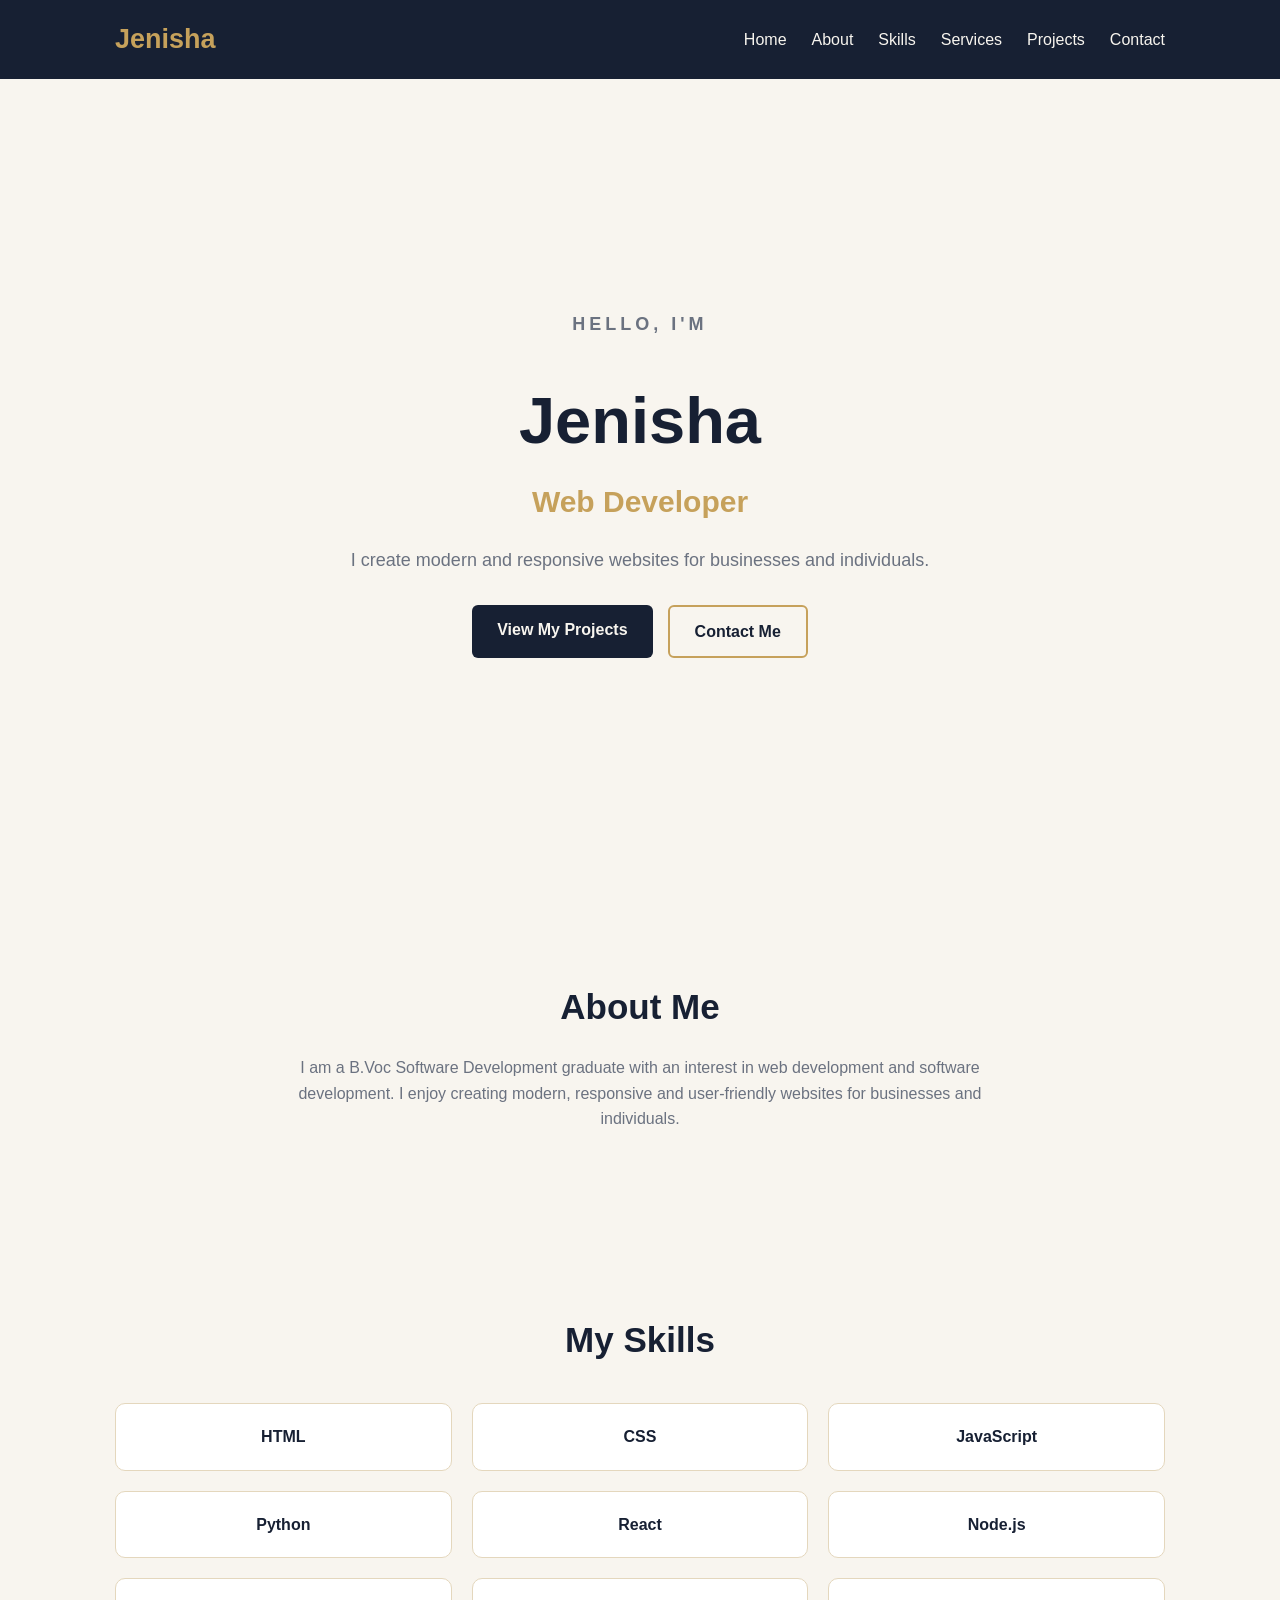
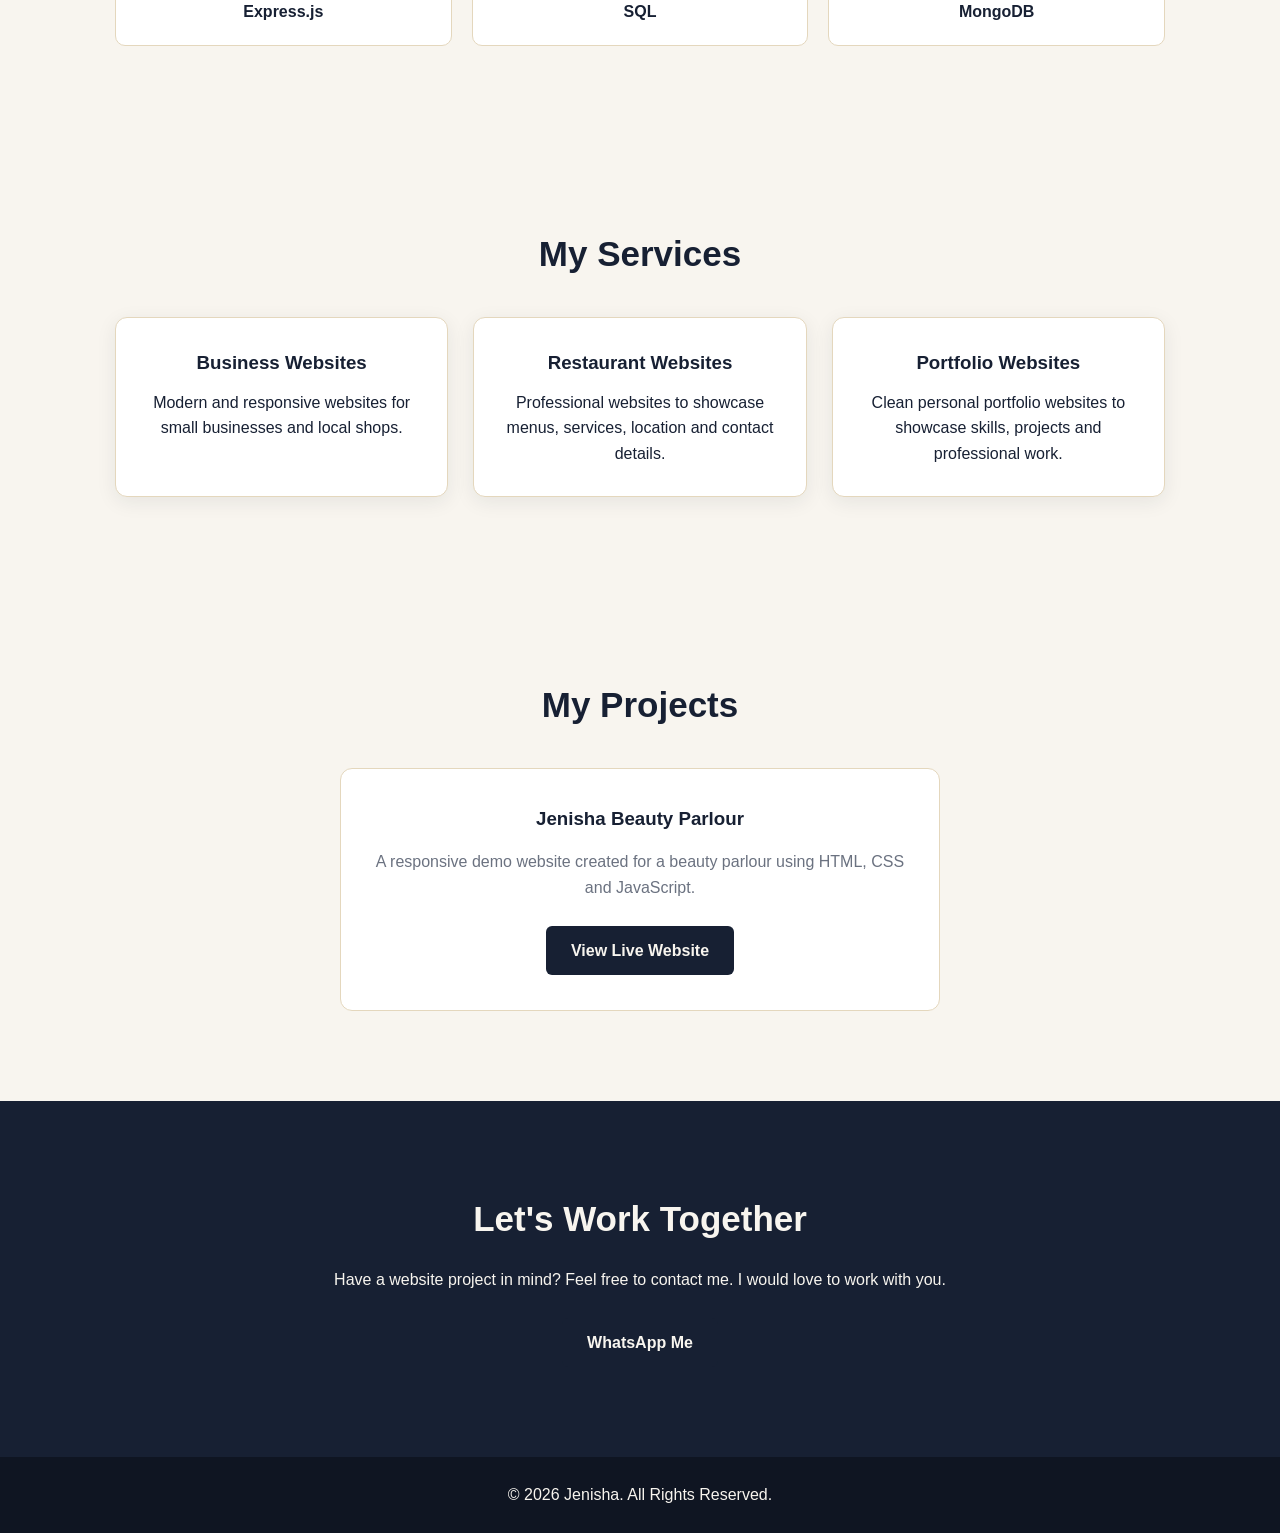
==== index.html @ 71b36d97 "Rename intex.html to index.html" ====
<!DOCTYPE html>
<html lang="en">

<head>
    <meta charset="UTF-8">
    <meta name="viewport" content="width=device-width, initial-scale=1.0">

    <title>Jenisha | Web Developer</title>

    <link rel="stylesheet" href="style.css">
</head>

<body>

    <!-- Navigation Bar -->
    <header>
        <nav class="navbar">

            <div class="logo">
                Jenisha
            </div>

            <ul class="nav-links">
                <li><a href="#home">Home</a></li>
                <li><a href="#about">About</a></li>
                <li><a href="#skills">Skills</a></li>
                <li><a href="#services">Services</a></li>
                <li><a href="#projects">Projects</a></li>
                <li><a href="#contact">Contact</a></li>
            </ul>

        </nav>
    </header>


    <!-- Home Section -->
    <section id="home" class="hero">

        <div class="hero-content">

            <p class="small-title">HELLO, I'M</p>

            <h1>Jenisha</h1>

            <h2>Web Developer</h2>

            <p>
            
    
    I create modern and responsive websites
    for businesses and individuals.


            </p>

            <div class="hero-buttons">

                <a href="#projects" class="main-button">
                    View My Projects
                </a>

                <a href="#contact" class="outline-button">
                    Contact Me
                </a>

            </div>

        </div>

    </section>


    <!-- About Section -->
    <section id="about" class="section">

        <h2>About Me</h2>

        <p>
        
    I am a B.Voc Software Development graduate with an interest in
    web development and software development. I enjoy creating
    modern, responsive and user-friendly websites for businesses
    and individuals.

    
        </p>

    </section>


    <!-- Skills Section -->
    <section id="skills" class="section">

        <h2>My Skills</h2>

        <div class="skills-container">

    <div>HTML</div>
    <div>CSS</div>
    <div>JavaScript</div>
    <div>Python</div>
    <div>React</div>
    <div>Node.js</div>
    <div>Express.js</div>
    <div>SQL</div>
    <div>MongoDB</div>

</div>

    </section>


    <!-- Services Section -->
    <!-- Services Section -->
<section id="services" class="section">

    <h2>My Services</h2>

    <div class="services-container">

        <div class="service-card">
            <h3>Business Websites</h3>
            <p>
                Modern and responsive websites for small businesses
                and local shops.
            </p>
        </div>

        <div class="service-card">
            <h3>Restaurant Websites</h3>
            <p>
                Professional websites to showcase menus, services,
                location and contact details.
            </p>
        </div>

        <div class="service-card">
            <h3>Portfolio Websites</h3>
            <p>
                Clean personal portfolio websites to showcase
                skills, projects and professional work.
            </p>
        </div>

    </div>

</section>


    <!-- Projects Section -->
    <!-- Projects Section -->
<section id="projects" class="section">

    <h2>My Projects</h2>

    <div class="projects-container">

        <div class="project-card">

            <h3>Jenisha Beauty Parlour</h3>

            <p>
                A responsive demo website created for a beauty parlour
                using HTML, CSS and JavaScript.
            </p>

            <a href="https://jenisha-beauty-parlour.vercel.app/"
               class="main-button"
               target="_blank">
                View Live Website
            </a>

        </div>

    </div>

</section>

    <!-- Contact Section -->
    <!-- Contact Section -->
<section id="contact" class="section">

    <h2>Let's Work Together</h2>

    <p>
        Have a website project in mind?
        Feel free to contact me. I would love to work with you.
    </p>

    <div class="hero-buttons">

        <a href="https://wa.me/919150979121"
           class="main-button"
           target="_blank">
            WhatsApp Me
        </a>

    </div>

</section>


    <!-- Footer -->
    <footer>

        <p>
            © 2026 Jenisha. All Rights Reserved.
        </p>

    </footer>


</body>
</html>
---- style.css ----
* {
    margin: 0;
    padding: 0;
    box-sizing: border-box;
}

html {
    scroll-behavior: smooth;
}

body {
    font-family: Arial, sans-serif;
    line-height: 1.6;
    background: #f8f5ef;
    color: #172033;
}

a {
    text-decoration: none;
}


/* NAVIGATION */

header {
    background: #172033;
    position: sticky;
    top: 0;
    z-index: 1000;
}

.navbar {
    max-width: 1100px;
    margin: auto;
    padding: 18px 25px;

    display: flex;
    justify-content: space-between;
    align-items: center;
}

.logo {
    font-size: 27px;
    font-weight: bold;
    color: #c6a15b;
}

.nav-links {
    list-style: none;
    display: flex;
    gap: 25px;
}

.nav-links a {
    color: #f8f5ef;
    font-weight: 500;
}

.nav-links a:hover {
    color: #c6a15b;
}


/* HERO */

.hero {
    min-height: 90vh;

    display: flex;
    justify-content: center;
    align-items: center;

    text-align: center;
    padding: 60px 20px;

    background: #f8f5ef;
}

.hero-content {
    max-width: 750px;
}

.small-title {
    font-size: 15px;
    letter-spacing: 4px;
    color: #c6a15b;
    font-weight: bold;
    margin-bottom: 12px;
}

.hero h1 {
    font-size: 65px;
    margin-bottom: 5px;
    color: #172033;
}

.hero h2 {
    font-size: 30px;
    color: #c6a15b;
    margin-bottom: 20px;
}

.hero-content > p {
    font-size: 18px;
    color: #6b7280;
    margin-bottom: 30px;
}


/* BUTTONS */

.hero-buttons {
    display: flex;
    justify-content: center;
    gap: 15px;
    flex-wrap: wrap;
}

.main-button,
.outline-button {
    display: inline-block;
    padding: 12px 25px;
    border-radius: 6px;
    font-weight: bold;
    transition: 0.3s;
}

.main-button {
    background: #172033;
    color: #f8f5ef;
}

.main-button:hover {
    background: #c6a15b;
    color: #172033;
}

.outline-button {
    border: 2px solid #c6a15b;
    color: #172033;
}

.outline-button:hover {
    background: #c6a15b;
    color: #172033;
}


/* GENERAL SECTIONS */

.section {
    max-width: 1100px;
    margin: auto;
    padding: 90px 25px;
    text-align: center;
}

.section > h2 {
    font-size: 35px;
    margin-bottom: 20px;
    color: #172033;
}

.section > p {
    max-width: 700px;
    margin: auto;
    color: #6b7280;
}


/* SKILLS */

.skills-container {
    margin-top: 35px;

    display: grid;
    grid-template-columns: repeat(3, 1fr);
    gap: 20px;
}

.skills-container div {
    padding: 20px;
    background: #ffffff;
    border: 1px solid #e4d7bd;
    border-radius: 10px;

    font-weight: bold;
    color: #172033;
}


/* SERVICES */

.services-container {
    margin-top: 35px;

    display: grid;
    grid-template-columns: repeat(3, 1fr);
    gap: 25px;
}

.service-card {
    padding: 30px 20px;
    border-radius: 12px;

    background: #ffffff;
    border: 1px solid #e4d7bd;

    box-shadow: 0 5px 20px rgba(23, 32, 51, 0.08);
}

.service-card h3 {
    margin-bottom: 12px;
    color: #172033;
}


/* PROJECTS */

.projects-container {
    margin-top: 35px;

    display: flex;
    justify-content: center;
}

.project-card {
    max-width: 600px;
    padding: 35px 25px;

    border-radius: 12px;
    background: #ffffff;

    border: 1px solid #e4d7bd;
}

.project-card h3 {
    margin-bottom: 15px;
    color: #172033;
}

.project-card p {
    margin-bottom: 25px;
    color: #6b7280;
}


/* CONTACT */

#contact {
    background: #172033;
    max-width: none;
}

#contact h2,
#contact p {
    color: #f8f5ef;
}

#contact p {
    margin-bottom: 25px;
}


/* FOOTER */

footer {
    padding: 25px;
    text-align: center;

    background: #0f1522;
    color: #f8f5ef;
}


/* MOBILE */

@media (max-width: 768px) {

    .navbar {
        flex-direction: column;
        gap: 15px;
    }

    .nav-links {
        gap: 15px;
        flex-wrap: wrap;
        justify-content: center;
    }

    .hero {
        min-height: 80vh;
    }

    .hero h1 {
        font-size: 45px;
    }

    .hero h2 {
        font-size: 24px;
    }

    .hero-content > p {
        font-size: 16px;
    }

    .skills-container,
    .services-container {
        grid-template-columns: 1fr;
    }

    .section {
        padding: 65px 20px;
    }

    .section > h2 {
        font-size: 30px;
    }
}
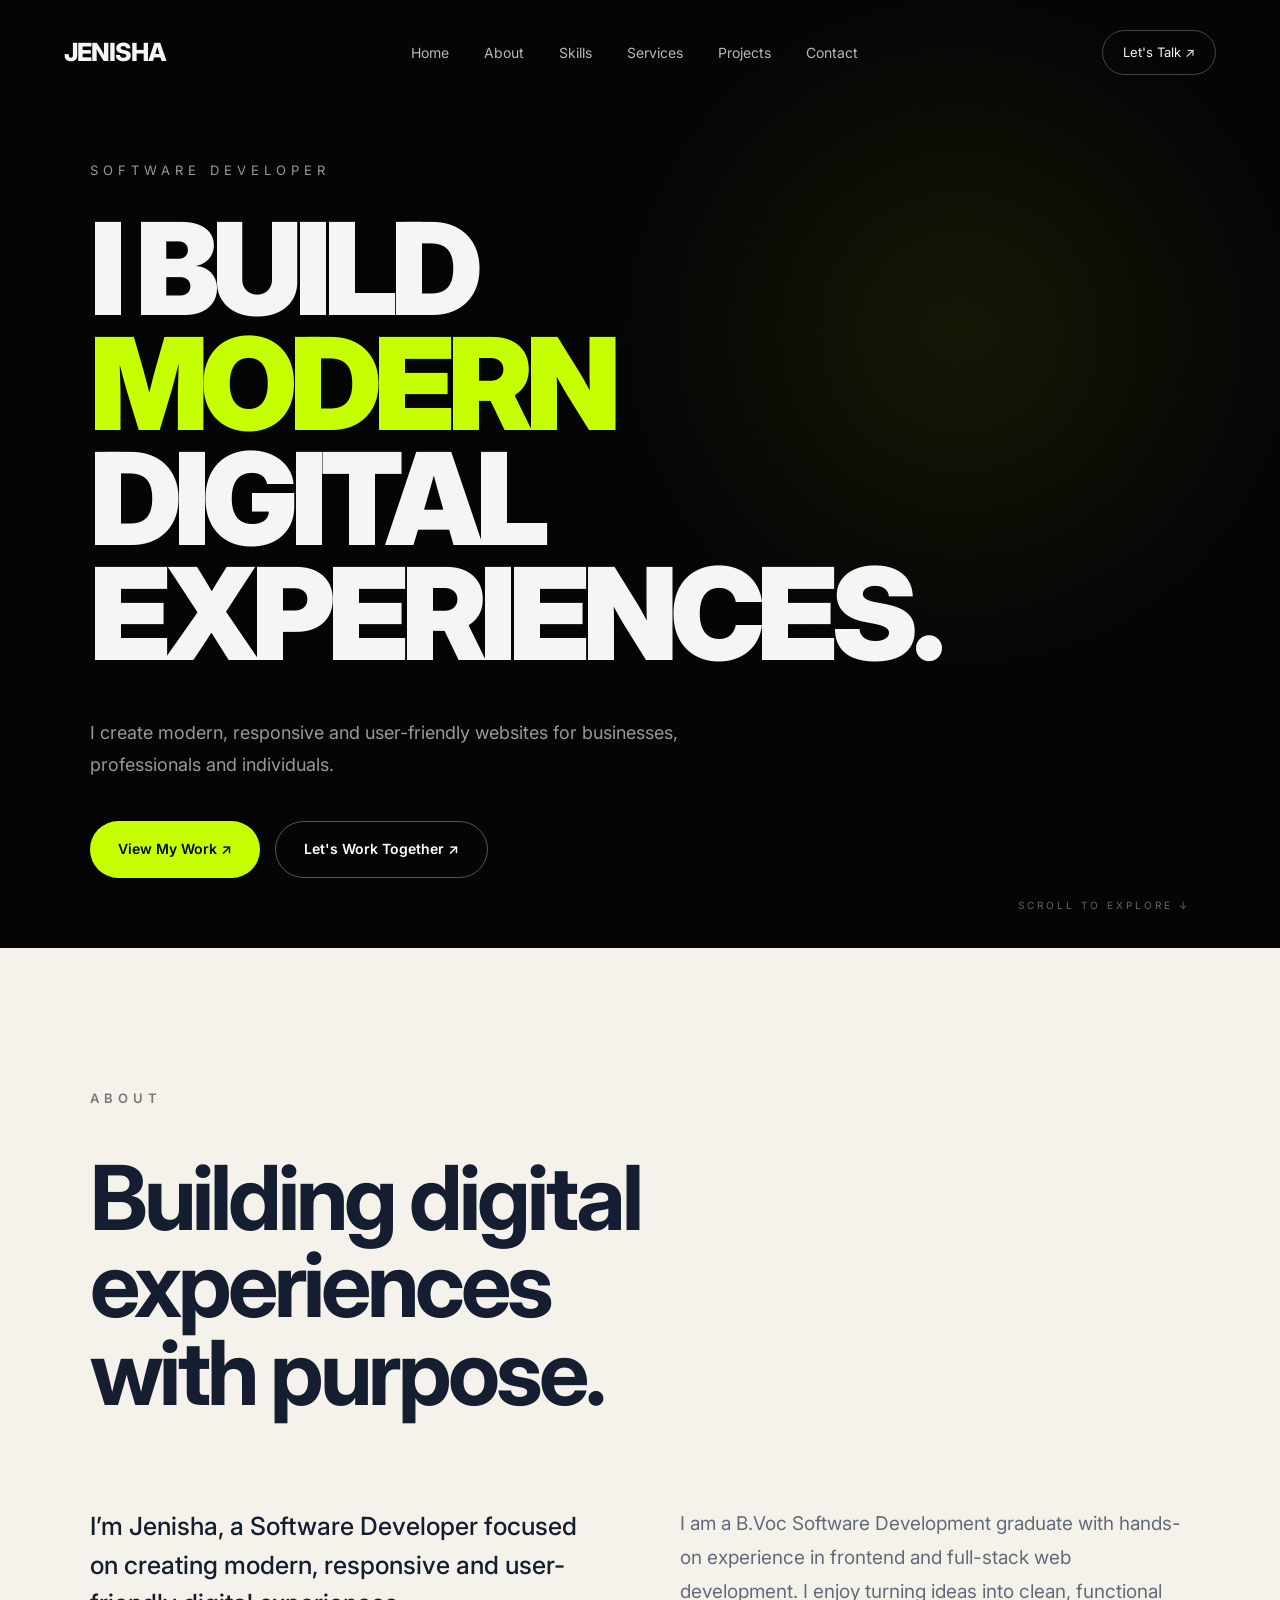
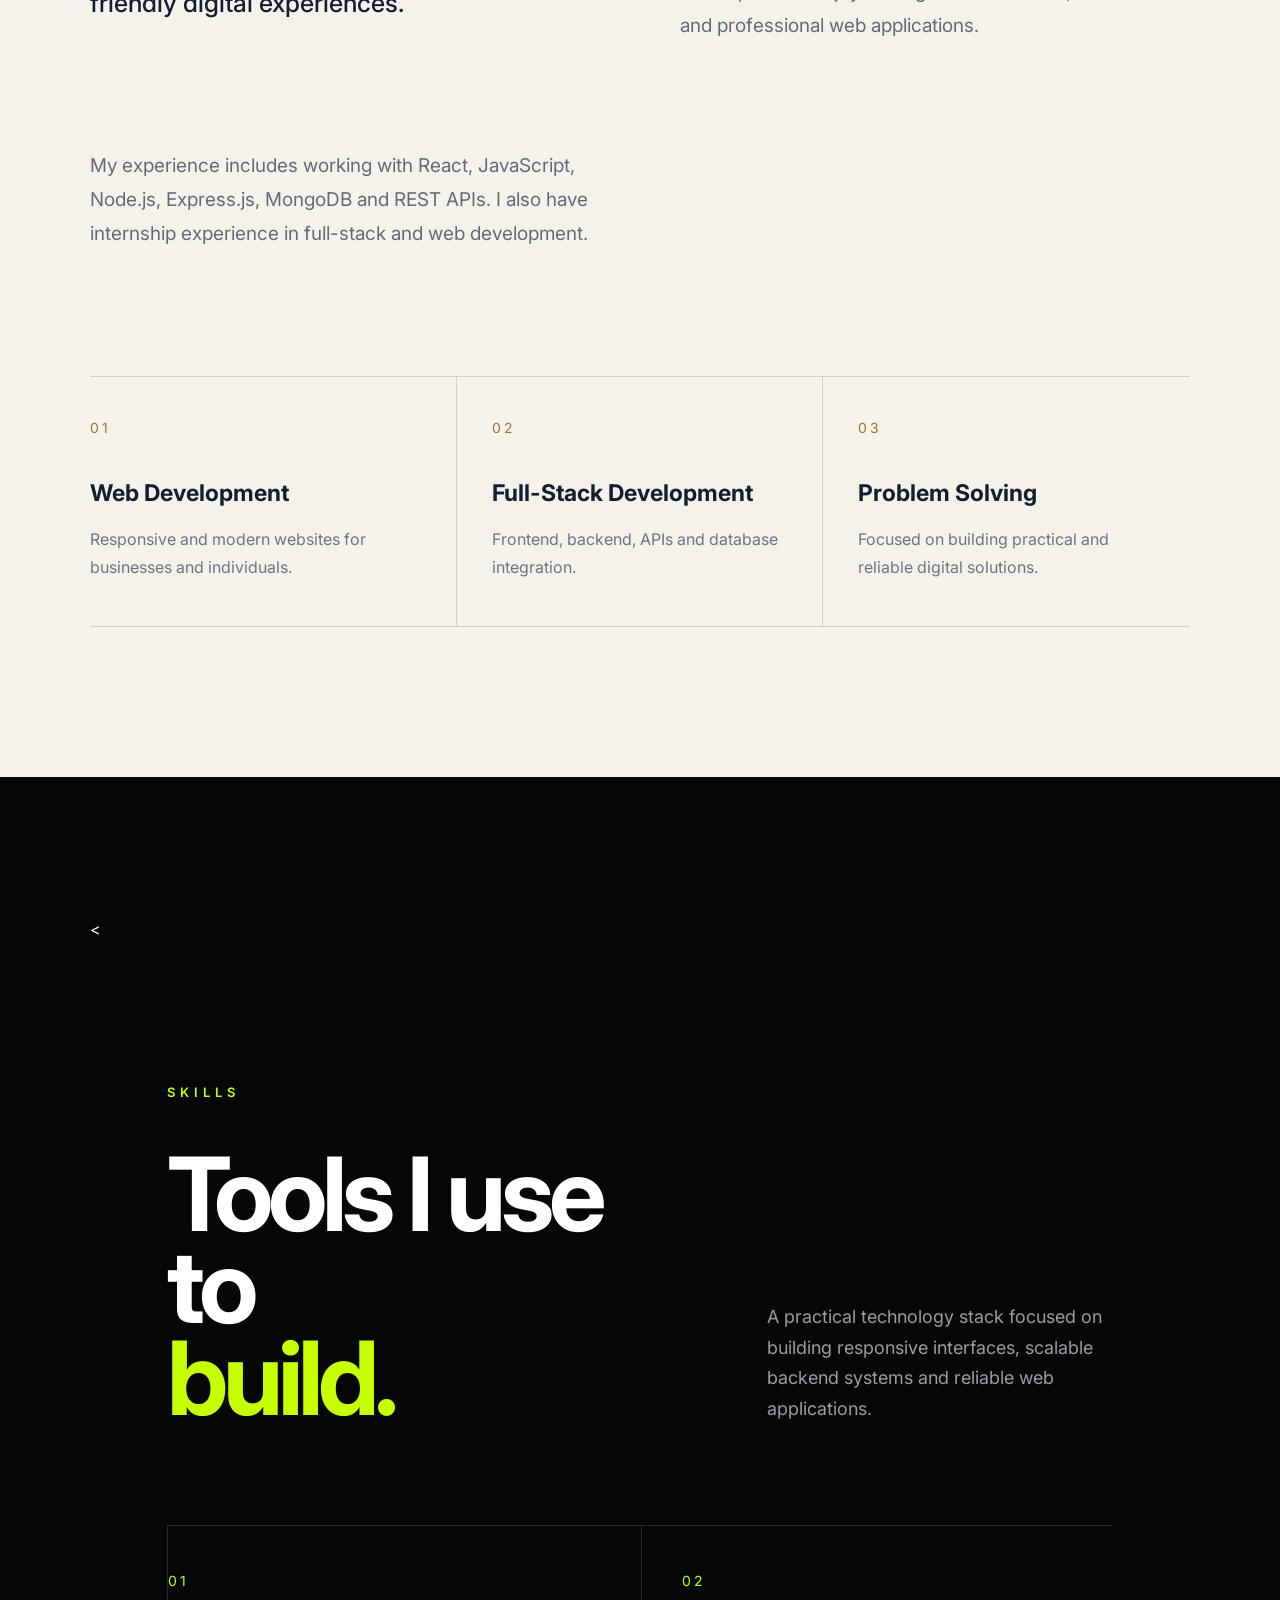
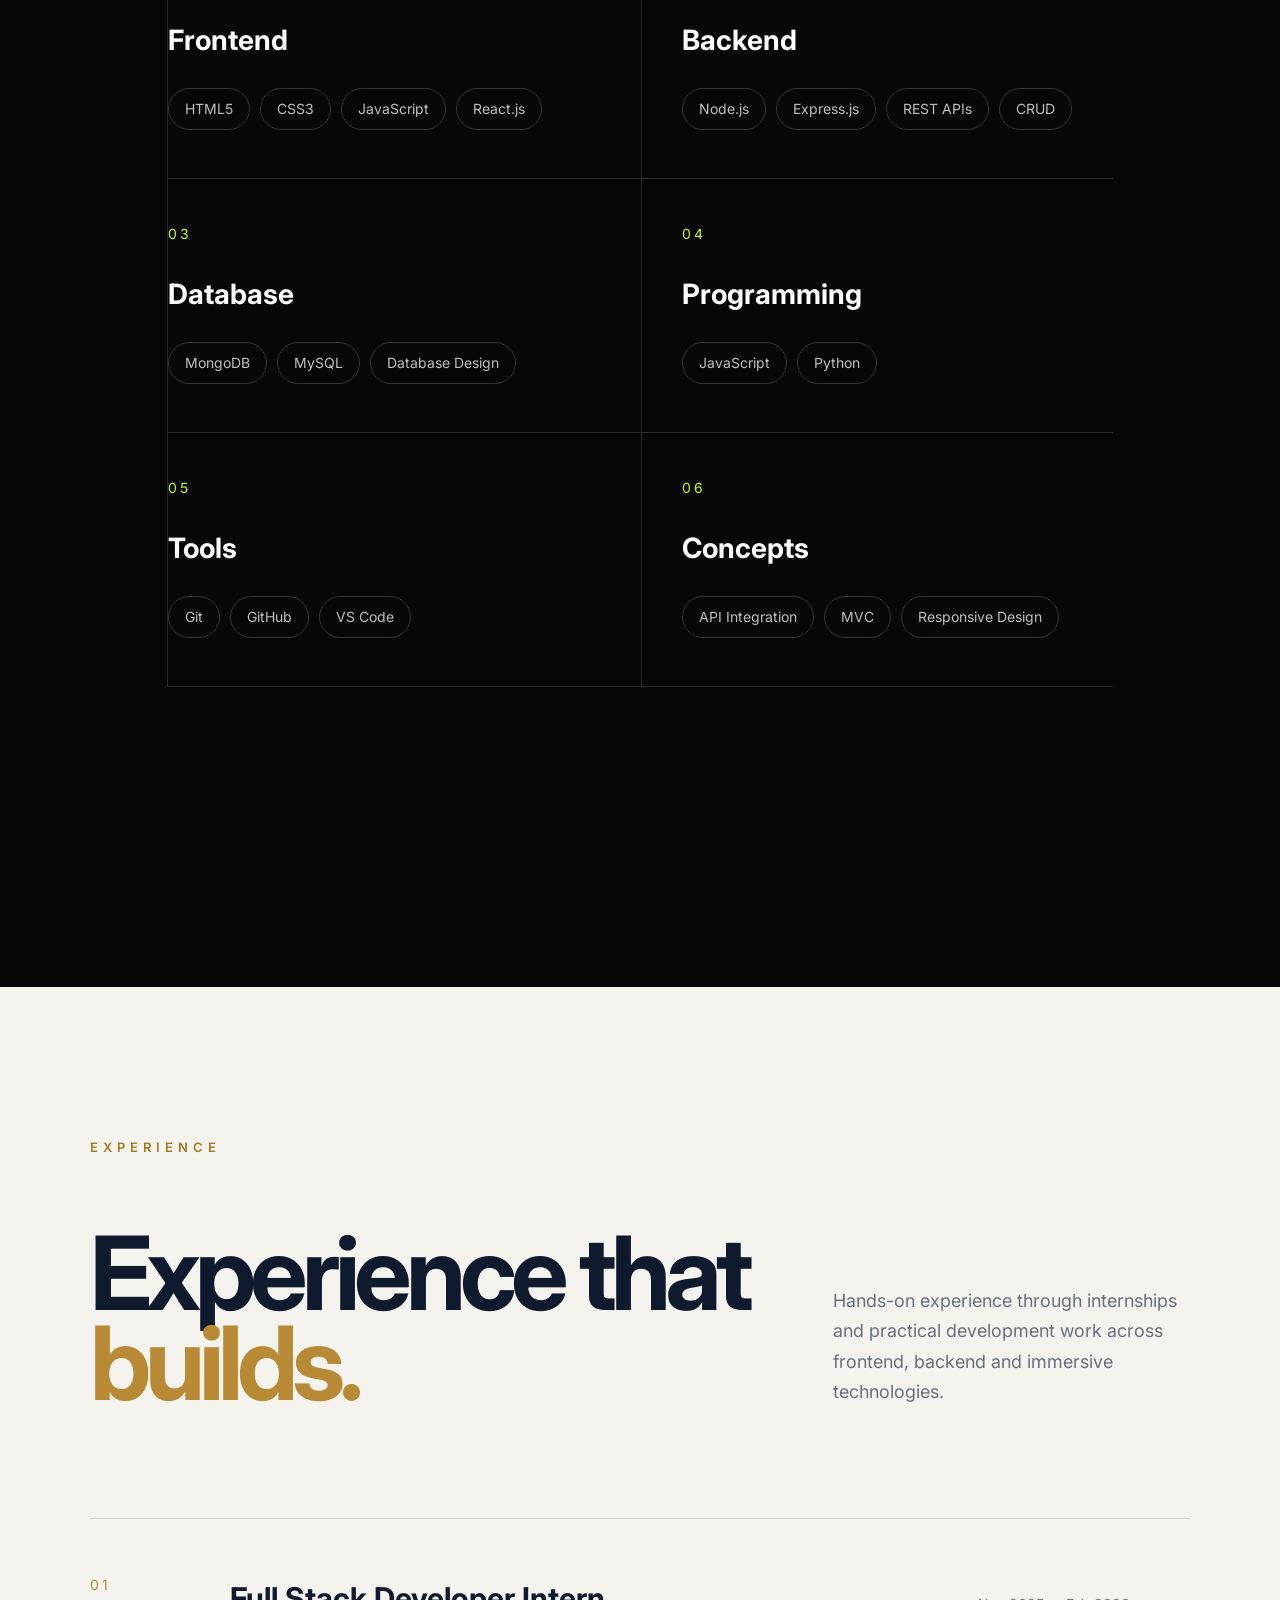
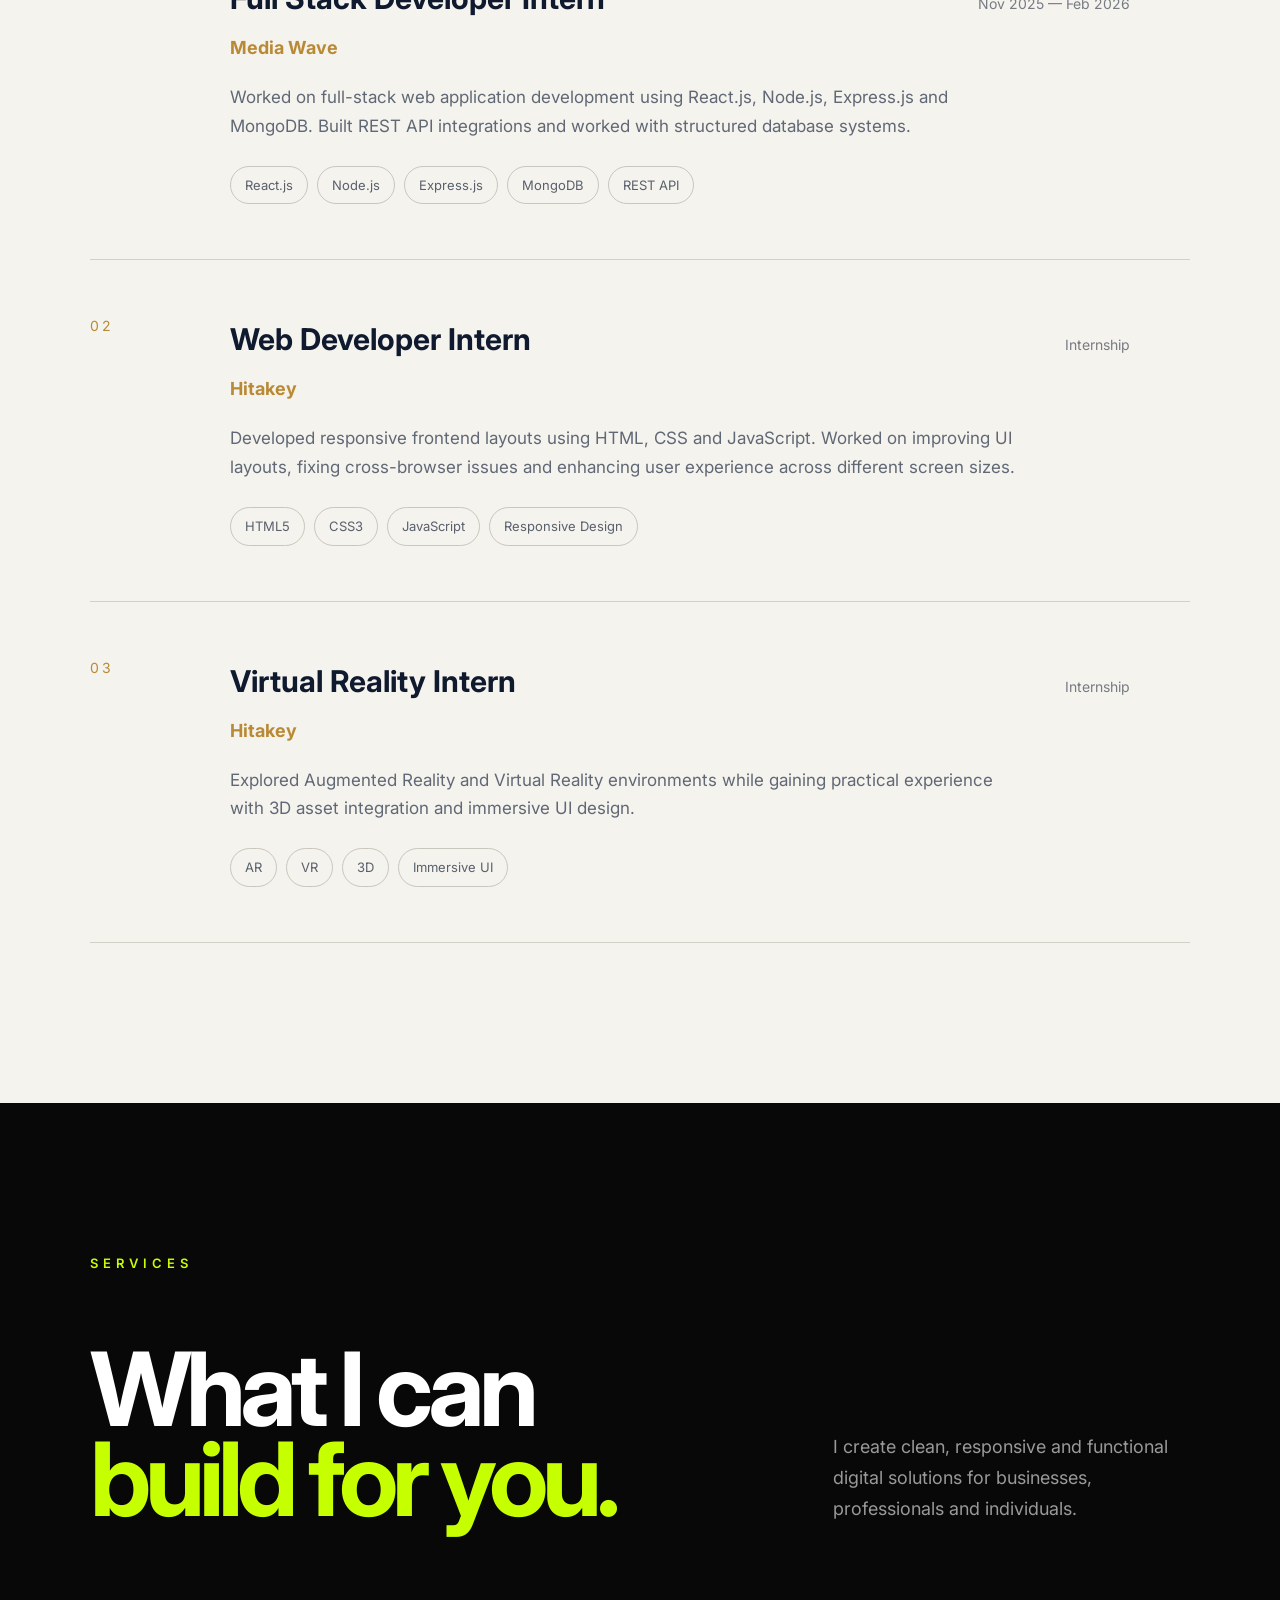
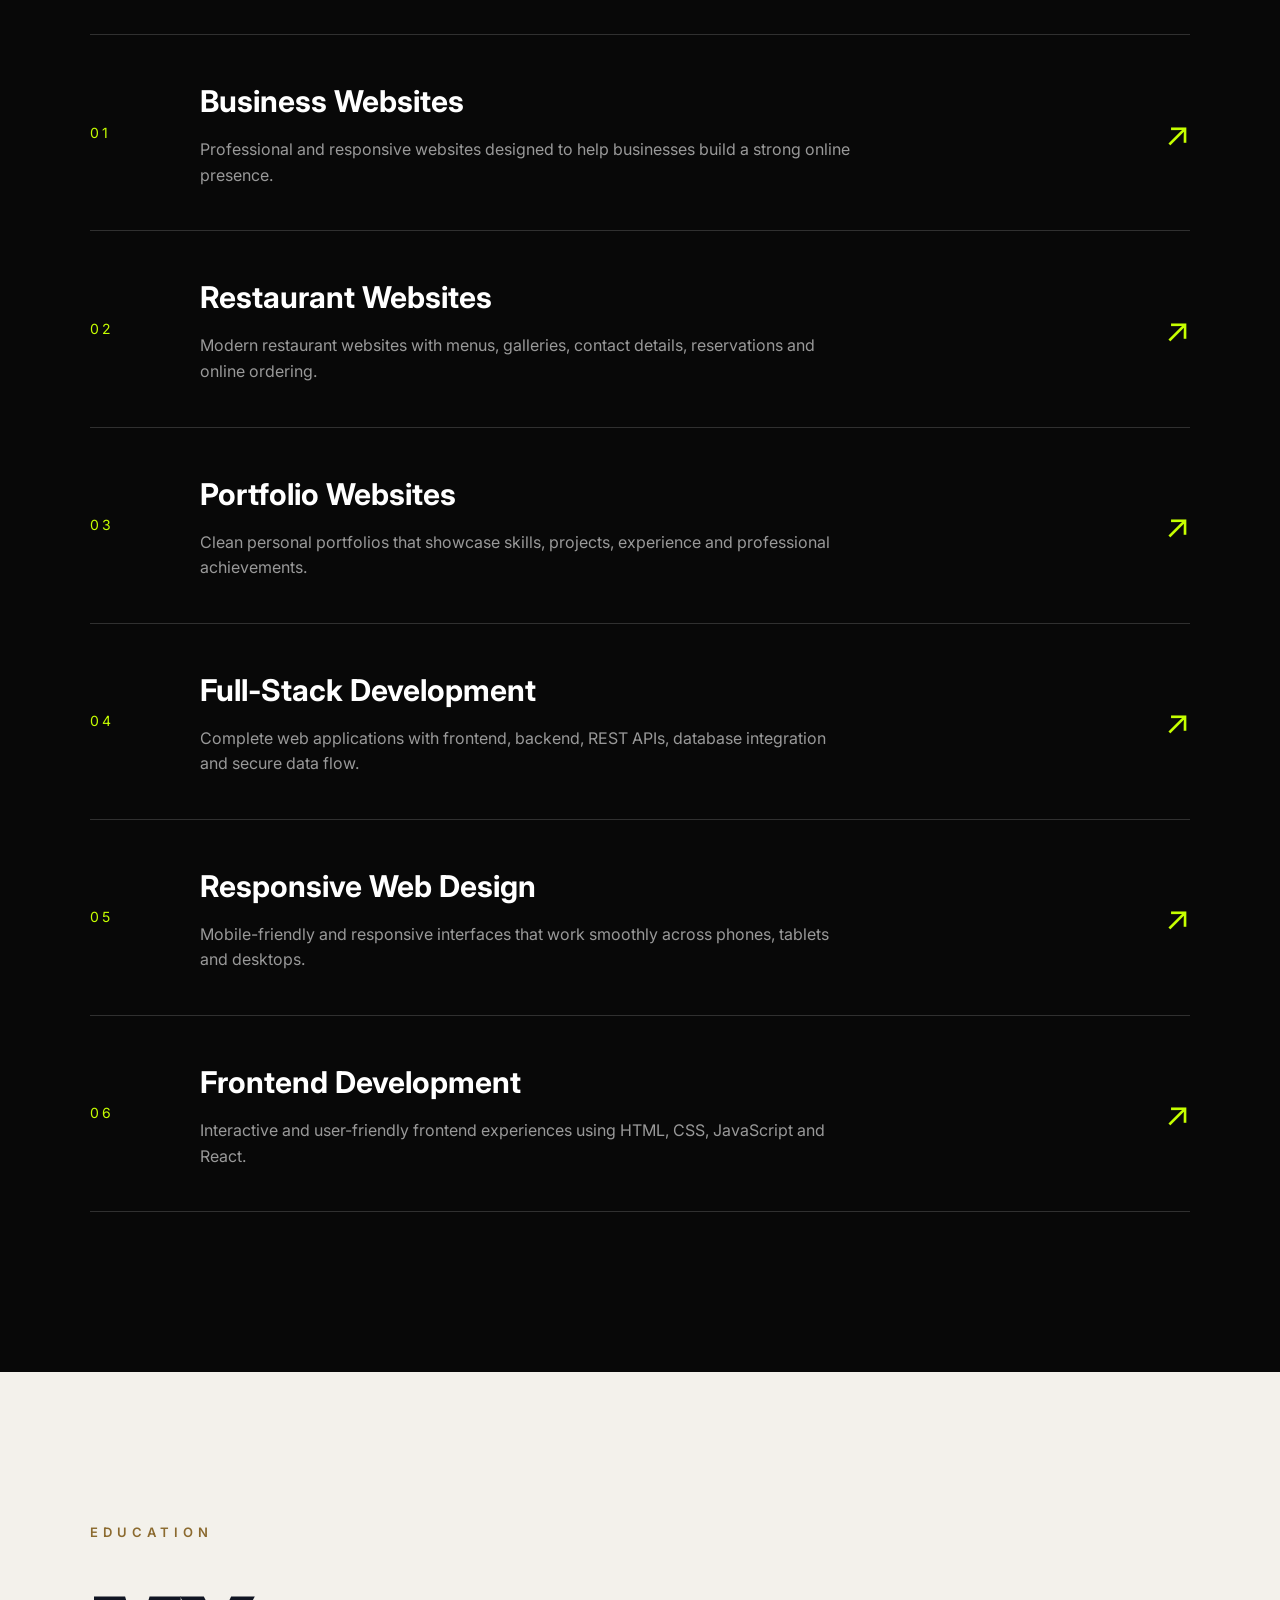
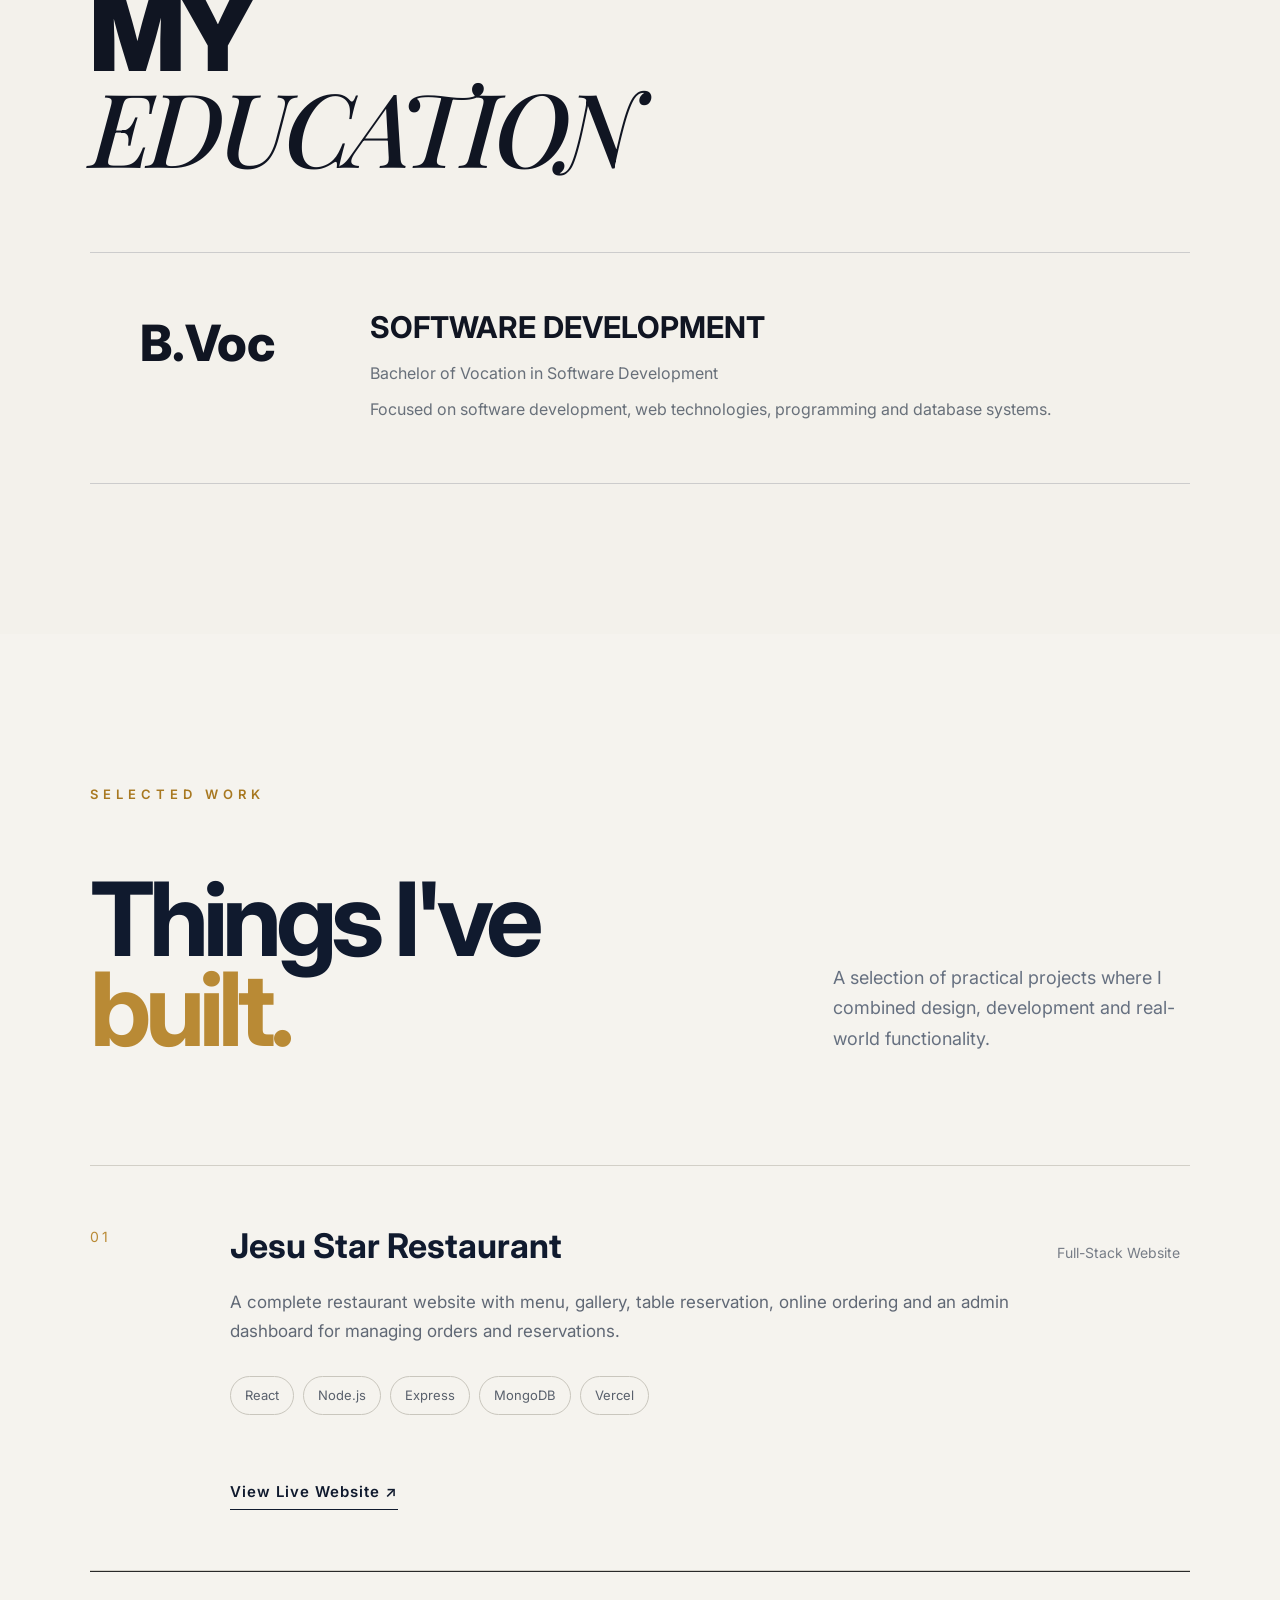
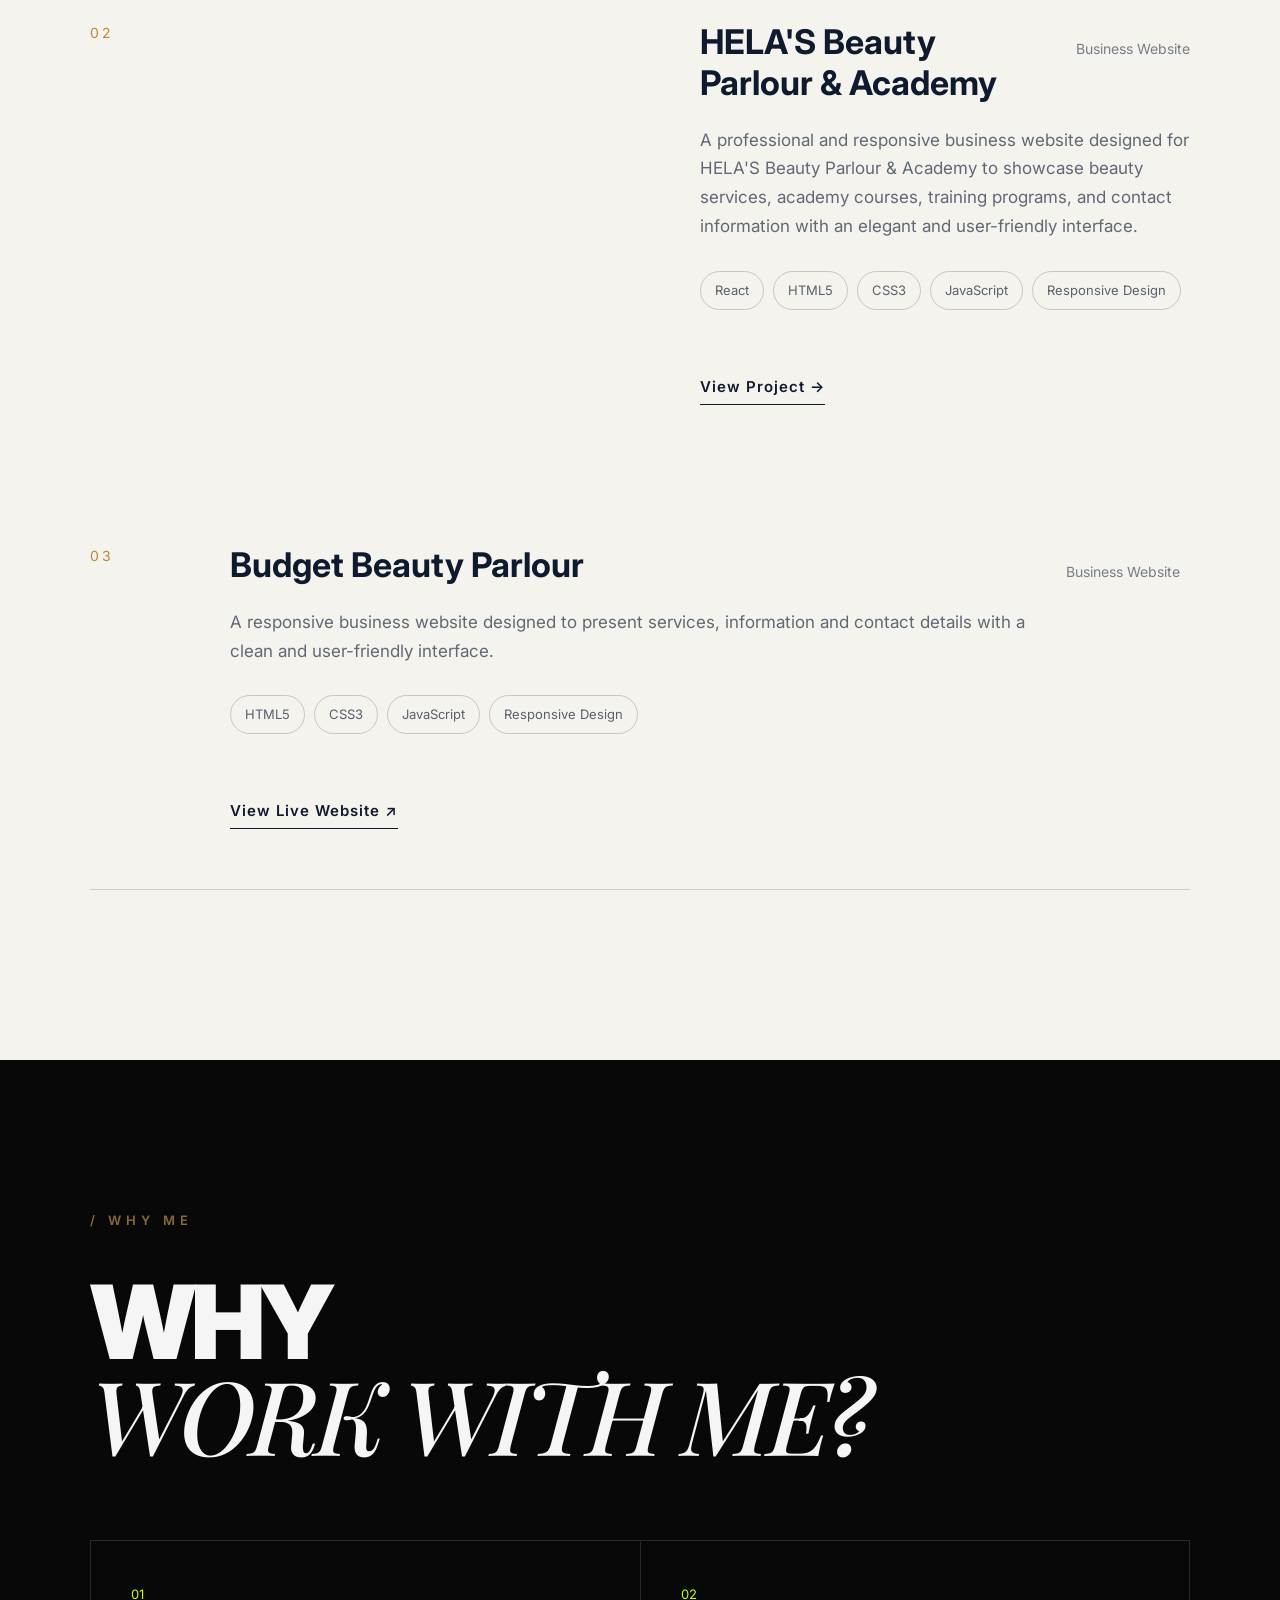
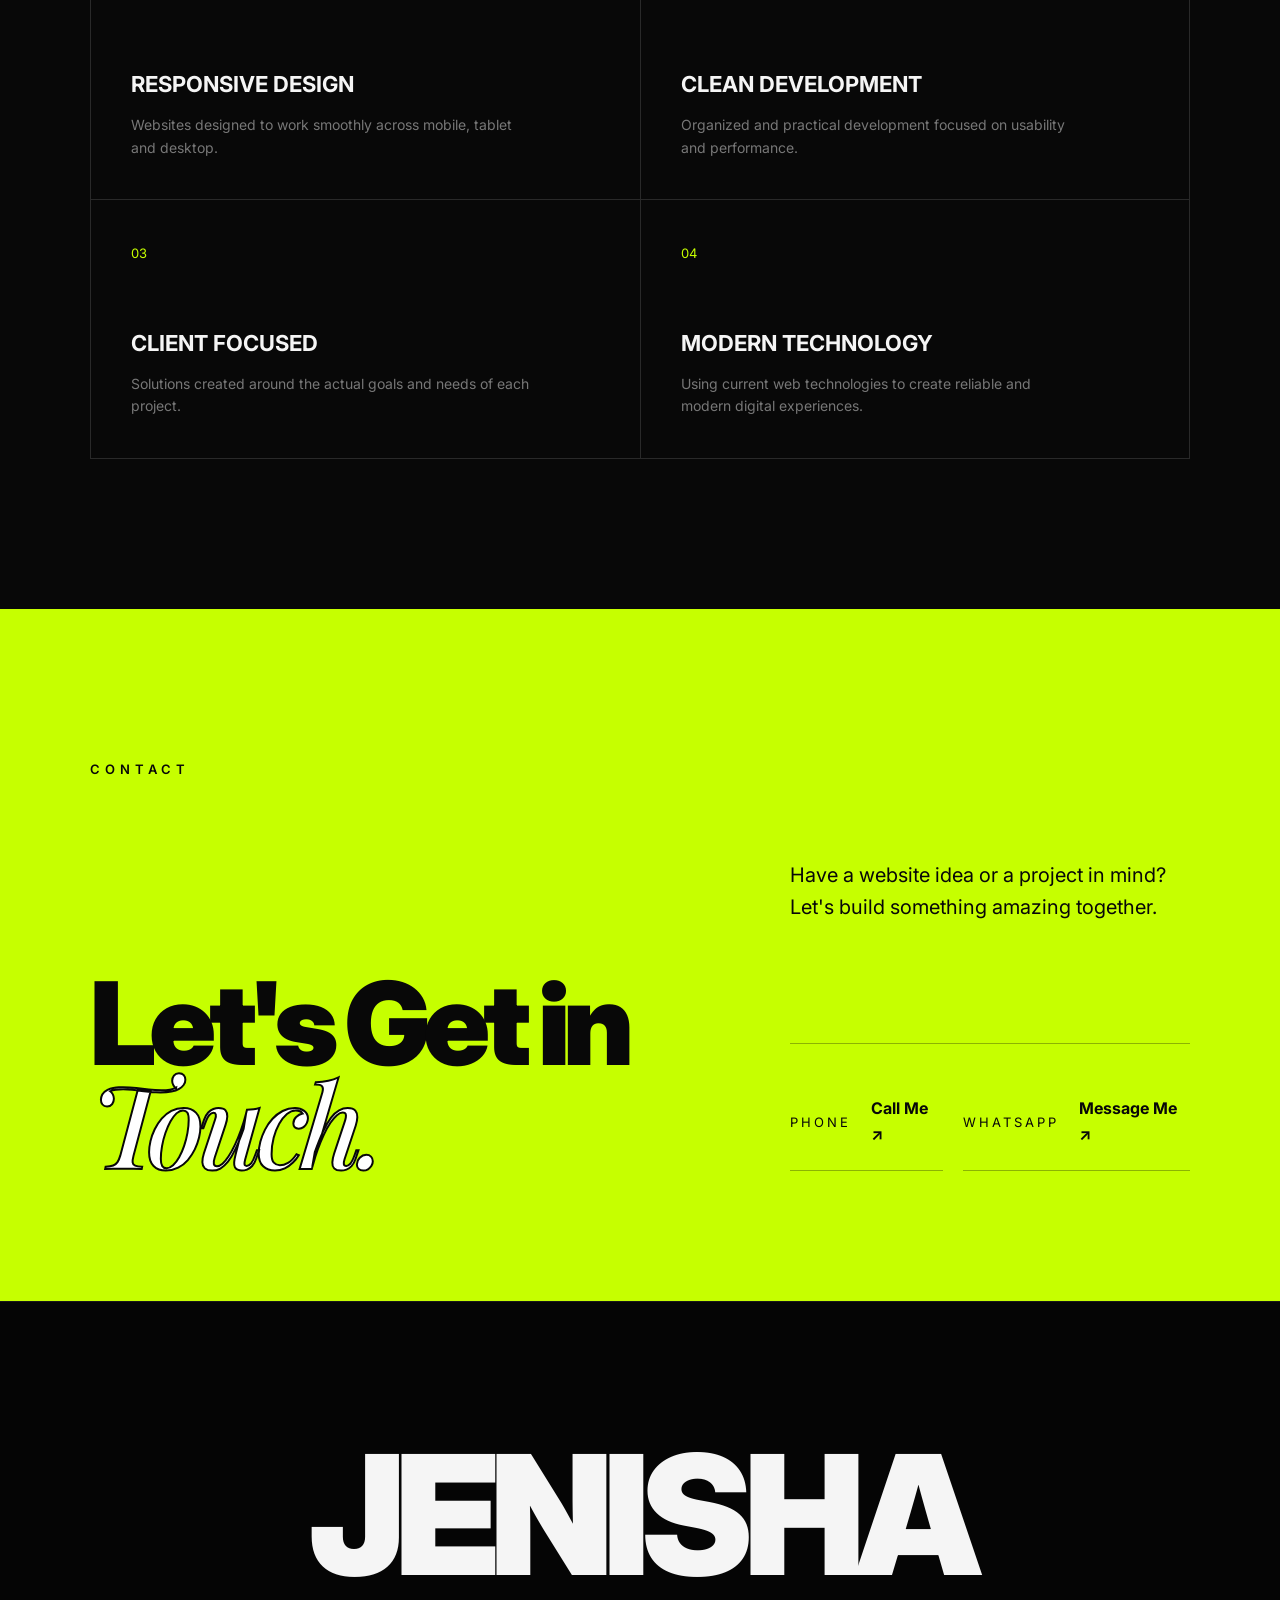
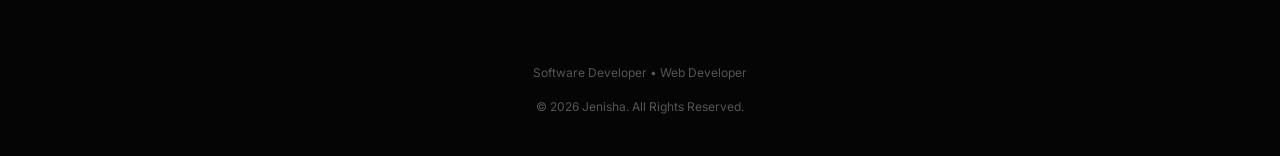
==== commit 2bd1d2ec: "Initial portfolio website" ====
--- a/index.html
+++ b/index.html
@@ -1,214 +1,772 @@
-<!DOCTYPE html>
-<html lang="en">
-
-<head>
-    <meta charset="UTF-8">
-    <meta name="viewport" content="width=device-width, initial-scale=1.0">
-
-    <title>Jenisha | Web Developer</title>
-
-    <link rel="stylesheet" href="style.css">
-</head>
-
-<body>
-
-    <!-- Navigation Bar -->
-    <header>
-        <nav class="navbar">
-
-            <div class="logo">
-                Jenisha
-            </div>
-
-            <ul class="nav-links">
-                <li><a href="#home">Home</a></li>
-                <li><a href="#about">About</a></li>
-                <li><a href="#skills">Skills</a></li>
-                <li><a href="#services">Services</a></li>
-                <li><a href="#projects">Projects</a></li>
-                <li><a href="#contact">Contact</a></li>
-            </ul>
-
-        </nav>
-    </header>
-
-
-    <!-- Home Section -->
-    <section id="home" class="hero">
-
-        <div class="hero-content">
-
-            <p class="small-title">HELLO, I'M</p>
-
-            <h1>Jenisha</h1>
-
-            <h2>Web Developer</h2>
-
-            <p>
-            
-    
-    I create modern and responsive websites
-    for businesses and individuals.
-
-
-            </p>
-
-            <div class="hero-buttons">
-
-                <a href="#projects" class="main-button">
-                    View My Projects
-                </a>
-
-                <a href="#contact" class="outline-button">
-                    Contact Me
-                </a>
-
-            </div>
-
-        </div>
-
-    </section>
-
-
-    <!-- About Section -->
-    <section id="about" class="section">
-
-        <h2>About Me</h2>
-
-        <p>
-        
-    I am a B.Voc Software Development graduate with an interest in
-    web development and software development. I enjoy creating
-    modern, responsive and user-friendly websites for businesses
-    and individuals.
-
-    
-        </p>
-
-    </section>
-
-
-    <!-- Skills Section -->
-    <section id="skills" class="section">
-
-        <h2>My Skills</h2>
-
-        <div class="skills-container">
-
-    <div>HTML</div>
-    <div>CSS</div>
-    <div>JavaScript</div>
-    <div>Python</div>
-    <div>React</div>
-    <div>Node.js</div>
-    <div>Express.js</div>
-    <div>SQL</div>
-    <div>MongoDB</div>
-
-</div>
-
-    </section>
-
-
-    <!-- Services Section -->
-    <!-- Services Section -->
-<section id="services" class="section">
-
-    <h2>My Services</h2>
-
-    <div class="services-container">
-
-        <div class="service-card">
-            <h3>Business Websites</h3>
-            <p>
-                Modern and responsive websites for small businesses
-                and local shops.
-            </p>
-        </div>
-
-        <div class="service-card">
-            <h3>Restaurant Websites</h3>
-            <p>
-                Professional websites to showcase menus, services,
-                location and contact details.
-            </p>
-        </div>
-
-        <div class="service-card">
-            <h3>Portfolio Websites</h3>
-            <p>
-                Clean personal portfolio websites to showcase
-                skills, projects and professional work.
-            </p>
-        </div>
-
-    </div>
-
-</section>
-
-
-    <!-- Projects Section -->
-    <!-- Projects Section -->
-<section id="projects" class="section">
-
-    <h2>My Projects</h2>
-
-    <div class="projects-container">
-
-        <div class="project-card">
-
-            <h3>Jenisha Beauty Parlour</h3>
-
-            <p>
-                A responsive demo website created for a beauty parlour
-                using HTML, CSS and JavaScript.
-            </p>
-
-            <a href="https://jenisha-beauty-parlour.vercel.app/"
-               class="main-button"
-               target="_blank">
-                View Live Website
-            </a>
-
-        </div>
-
-    </div>
-
-</section>
-
-    <!-- Contact Section -->
-    <!-- Contact Section -->
-<section id="contact" class="section">
-
-    <h2>Let's Work Together</h2>
-
-    <p>
-        Have a website project in mind?
-        Feel free to contact me. I would love to work with you.
-    </p>
-
-    <div class="hero-buttons">
-
-        <a href="https://wa.me/919150979121"
-           class="main-button"
-           target="_blank">
-            WhatsApp Me
-        </a>
-
-    </div>
-
-</section>
-
-
-    <!-- Footer -->
-    <footer>
-
-        <p>
-            © 2026 Jenisha. All Rights Reserved.
-        </p>
-
-    </footer>
-
-
-</body>
-</html>
+<!DOCTYPE html>
+<html lang="en">
+
+<head>
+    <meta charset="UTF-8">
+    <meta name="viewport" content="width=device-width, initial-scale=1.0">
+
+    <title>Jenisha | Software Developer</title>
+
+    <link rel="stylesheet" href="style.css">
+</head>
+
+<body>
+
+    <!-- =========================
+         NAVIGATION
+    ========================== -->
+    <header class="site-header">
+
+        <nav class="navbar">
+
+            <a href="#home" class="logo">
+                JENISHA
+            </a>
+
+            <ul class="nav-links">
+                <li><a href="#home">Home</a></li>
+                <li><a href="#about">About</a></li>
+                <li><a href="#skills">Skills</a></li>
+                <li><a href="#services">Services</a></li>
+                <li><a href="#projects">Projects</a></li>
+                <li><a href="#contact">Contact</a></li>
+            </ul>
+
+            <a href="#contact" class="nav-contact">
+                Let's Talk ↗
+            </a>
+            <button class="menu-toggle" aria-label="Open Menu">
+    ☰
+</button>
+
+        </nav>
+
+    </header>
+
+
+    <!-- =========================
+         HERO
+    ========================== -->
+    <section id="home" class="hero">
+
+        <div class="hero-content">
+
+            <p class="hero-label">
+                SOFTWARE DEVELOPER
+            </p>
+
+            <h1>
+                I BUILD
+                <span>MODERN</span>
+                DIGITAL EXPERIENCES.
+            </h1>
+
+            <p class="hero-description">
+                I create modern, responsive and user-friendly
+                websites for businesses, professionals and individuals.
+            </p>
+
+            <div class="hero-buttons">
+
+                <a href="#projects" class="main-button">
+                    View My Work ↗
+                </a>
+
+                <a href="#contact" class="outline-button">
+                    Let's Work Together ↗
+                </a>
+
+            </div>
+
+        </div>
+
+        <div class="hero-scroll">
+            SCROLL TO EXPLORE ↓
+        </div>
+
+    </section>
+
+
+    <!-- About Section -->
+<section id="about" class="section about-section">
+
+    <div class="section-label">ABOUT</div>
+
+    <h2>Building digital experiences<br>with purpose.</h2>
+
+    <div class="about-content">
+
+        <p class="about-intro">
+            I’m Jenisha, a Software Developer focused on creating
+            modern, responsive and user-friendly digital experiences.
+        </p>
+
+        <p>
+            I am a B.Voc Software Development graduate with hands-on
+            experience in frontend and full-stack web development.
+            I enjoy turning ideas into clean, functional and
+            professional web applications.
+        </p>
+
+        <p>
+            My experience includes working with React, JavaScript,
+            Node.js, Express.js, MongoDB and REST APIs. I also have
+            internship experience in full-stack and web development.
+        </p>
+
+    </div>
+
+    <div class="about-highlights">
+
+        <div class="highlight">
+            <span>01</span>
+            <h3>Web Development</h3>
+            <p>Responsive and modern websites for businesses and individuals.</p>
+        </div>
+
+        <div class="highlight">
+            <span>02</span>
+            <h3>Full-Stack Development</h3>
+            <p>Frontend, backend, APIs and database integration.</p>
+        </div>
+
+        <div class="highlight">
+            <span>03</span>
+            <h3>Problem Solving</h3>
+            <p>Focused on building practical and reliable digital solutions.</p>
+        </div>
+
+    </div>
+
+</section>
+
+
+    <!-- =========================
+         SKILLS
+    ========================== -->
+    <section id="skills" class="skills-section">
+
+        <<!-- Skills Section -->
+<section id="skills" class="skills-section">
+
+    <div class="section-label">SKILLS</div>
+
+    <div class="skills-header">
+        <h2>Tools I use to<br><span>build.</span></h2>
+
+        <p>
+            A practical technology stack focused on building
+            responsive interfaces, scalable backend systems
+            and reliable web applications.
+        </p>
+    </div>
+
+    <div class="skills-grid">
+
+        <div class="skill-category">
+            <span class="skill-number">01</span>
+            <h3>Frontend</h3>
+
+            <div class="skill-tags">
+                <span>HTML5</span>
+                <span>CSS3</span>
+                <span>JavaScript</span>
+                <span>React.js</span>
+            </div>
+        </div>
+
+        <div class="skill-category">
+            <span class="skill-number">02</span>
+            <h3>Backend</h3>
+
+            <div class="skill-tags">
+                <span>Node.js</span>
+                <span>Express.js</span>
+                <span>REST APIs</span>
+                <span>CRUD</span>
+            </div>
+        </div>
+
+        <div class="skill-category">
+            <span class="skill-number">03</span>
+            <h3>Database</h3>
+
+            <div class="skill-tags">
+                <span>MongoDB</span>
+                <span>MySQL</span>
+                <span>Database Design</span>
+            </div>
+        </div>
+
+        <div class="skill-category">
+            <span class="skill-number">04</span>
+            <h3>Programming</h3>
+
+            <div class="skill-tags">
+                <span>JavaScript</span>
+                <span>Python</span>
+            </div>
+        </div>
+
+        <div class="skill-category">
+            <span class="skill-number">05</span>
+            <h3>Tools</h3>
+
+            <div class="skill-tags">
+                <span>Git</span>
+                <span>GitHub</span>
+                <span>VS Code</span>
+            </div>
+        </div>
+
+        <div class="skill-category">
+            <span class="skill-number">06</span>
+            <h3>Concepts</h3>
+
+            <div class="skill-tags">
+                <span>API Integration</span>
+                <span>MVC</span>
+                <span>Responsive Design</span>
+            </div>
+        </div>
+
+    </div>
+
+</section>
+
+    </section>
+
+<!-- Experience Section -->
+<section id="experience" class="experience-section">
+
+    <div class="section-label">EXPERIENCE</div>
+
+    <div class="experience-header">
+        <h2>Experience that<br><span>builds.</span></h2>
+
+        <p>
+            Hands-on experience through internships and practical
+            development work across frontend, backend and immersive
+            technologies.
+        </p>
+    </div>
+
+    <div class="experience-list">
+
+        <!-- Experience 01 -->
+        <div class="experience-item">
+
+            <div class="experience-number">01</div>
+
+            <div class="experience-content">
+                <div class="experience-top">
+                    <h3>Full Stack Developer Intern</h3>
+                    <span>Nov 2025 — Feb 2026</span>
+                </div>
+
+                <h4>Media Wave</h4>
+
+                <p>
+                    Worked on full-stack web application development
+                    using React.js, Node.js, Express.js and MongoDB.
+                    Built REST API integrations and worked with
+                    structured database systems.
+                </p>
+
+                <div class="experience-tags">
+                    <span>React.js</span>
+                    <span>Node.js</span>
+                    <span>Express.js</span>
+                    <span>MongoDB</span>
+                    <span>REST API</span>
+                </div>
+            </div>
+
+        </div>
+
+
+        <!-- Experience 02 -->
+        <div class="experience-item">
+
+            <div class="experience-number">02</div>
+
+            <div class="experience-content">
+                <div class="experience-top">
+                    <h3>Web Developer Intern</h3>
+                    <span>Internship</span>
+                </div>
+
+                <h4>Hitakey</h4>
+
+                <p>
+                    Developed responsive frontend layouts using HTML,
+                    CSS and JavaScript. Worked on improving UI layouts,
+                    fixing cross-browser issues and enhancing user
+                    experience across different screen sizes.
+                </p>
+
+                <div class="experience-tags">
+                    <span>HTML5</span>
+                    <span>CSS3</span>
+                    <span>JavaScript</span>
+                    <span>Responsive Design</span>
+                </div>
+            </div>
+
+        </div>
+
+
+        <!-- Experience 03 -->
+        <div class="experience-item">
+
+            <div class="experience-number">03</div>
+
+            <div class="experience-content">
+                <div class="experience-top">
+                    <h3>Virtual Reality Intern</h3>
+                    <span>Internship</span>
+                </div>
+
+                <h4>Hitakey</h4>
+
+                <p>
+                    Explored Augmented Reality and Virtual Reality
+                    environments while gaining practical experience
+                    with 3D asset integration and immersive UI design.
+                </p>
+
+                <div class="experience-tags">
+                    <span>AR</span>
+                    <span>VR</span>
+                    <span>3D</span>
+                    <span>Immersive UI</span>
+                </div>
+            </div>
+
+        </div>
+
+    </div>
+
+</section>
+    <!-- =========================
+         SERVICES
+    ========================== -->
+    <!-- Services Section -->
+<section id="services" class="services-section">
+
+    <div class="section-label">SERVICES</div>
+
+    <div class="services-header">
+        <h2>What I can<br><span>build for you.</span></h2>
+
+        <p>
+            I create clean, responsive and functional digital
+            solutions for businesses, professionals and individuals.
+        </p>
+    </div>
+
+    <div class="services-list">
+
+        <div class="service-item">
+            <span class="service-number">01</span>
+
+            <div class="service-main">
+                <h3>Business Websites</h3>
+                <p>
+                    Professional and responsive websites designed to
+                    help businesses build a strong online presence.
+                </p>
+            </div>
+
+            <span class="service-arrow">↗</span>
+        </div>
+
+
+        <div class="service-item">
+            <span class="service-number">02</span>
+
+            <div class="service-main">
+                <h3>Restaurant Websites</h3>
+                <p>
+                    Modern restaurant websites with menus, galleries,
+                    contact details, reservations and online ordering.
+                </p>
+            </div>
+
+            <span class="service-arrow">↗</span>
+        </div>
+
+
+        <div class="service-item">
+            <span class="service-number">03</span>
+
+            <div class="service-main">
+                <h3>Portfolio Websites</h3>
+                <p>
+                    Clean personal portfolios that showcase skills,
+                    projects, experience and professional achievements.
+                </p>
+            </div>
+
+            <span class="service-arrow">↗</span>
+        </div>
+<div class="service-item">
+    <span class="service-number">04</span>
+
+    <div class="service-main">
+        <h3>Full-Stack Development</h3>
+        <p>
+            Complete web applications with frontend, backend,
+            REST APIs, database integration and secure data flow.
+        </p>
+    </div>
+
+    <span class="service-arrow">↗</span>
+</div>
+
+        <div class="service-item">
+            <span class="service-number">05</span>
+
+            <div class="service-main">
+                <h3>Responsive Web Design</h3>
+                <p>
+                    Mobile-friendly and responsive interfaces that
+                    work smoothly across phones, tablets and desktops.
+                </p>
+            </div>
+
+            <span class="service-arrow">↗</span>
+        </div>
+
+
+        <div class="service-item">
+            <span class="service-number">06</span>
+
+            <div class="service-main">
+                <h3>Frontend Development</h3>
+                <p>
+                    Interactive and user-friendly frontend experiences
+                    using HTML, CSS, JavaScript and React.
+                </p>
+            </div>
+
+            <span class="service-arrow">↗</span>
+        </div>
+
+    </div>
+
+</section>
+
+    <!-- =========================
+         EDUCATION
+    ========================== -->
+    <section id="education" class="education-section">
+
+        <div class="section-label">
+            EDUCATION
+        </div>
+
+        <div class="education-content">
+
+            <h2>
+                MY
+                <span>EDUCATION</span>
+            </h2>
+
+            <div class="education-card">
+
+                <span class="education-year">
+                    B.Voc
+                </span>
+
+                <div>
+                    <h3>
+                        SOFTWARE DEVELOPMENT
+                    </h3>
+
+                    <p>
+                        Bachelor of Vocation in Software Development
+                    </p>
+
+                    <p>
+                        Focused on software development, web technologies,
+                        programming and database systems.
+                    </p>
+                </div>
+
+            </div>
+
+        </div>
+
+    </section>
+
+
+    <!-- =========================
+         PROJECTS
+    ========================== -->
+    <!-- Projects Section -->
+<section id="projects" class="projects-section">
+
+    <div class="section-label">SELECTED WORK</div>
+
+    <div class="projects-header">
+        <h2>Things I've<br><span>built.</span></h2>
+
+        <p>
+            A selection of practical projects where I combined
+            design, development and real-world functionality.
+        </p>
+    </div>
+
+
+    <div class="projects-list">
+
+        <!-- Project 01 -->
+        <article class="project-item">
+
+            <div class="project-number">01</div>
+
+            <div class="project-info">
+
+                <div class="project-title-row">
+                    <h3>Jesu Star Restaurant</h3>
+                    <span>Full-Stack Website</span>
+                </div>
+
+                <p>
+                    A complete restaurant website with menu,
+                    gallery, table reservation, online ordering
+                    and an admin dashboard for managing orders
+                    and reservations.
+                </p>
+
+                <div class="project-tech">
+                    <span>React</span>
+                    <span>Node.js</span>
+                    <span>Express</span>
+                    <span>MongoDB</span>
+                    <span>Vercel</span>
+                </div>
+
+                <a
+                    href="https://jesu-star-restaurant.vercel.app/"
+                    class="project-link"
+                    target="_blank">
+                    View Live Website ↗
+                </a>
+
+            </div>
+
+        </article>
+
+
+        <!-- Project 02 -->
+<div class="project-card">
+
+    <div class="project-number">02</div>
+
+    <div class="project-info">
+
+        <div class="project-title-row">
+            <h3>HELA'S Beauty Parlour & Academy</h3>
+            <span>Business Website</span>
+        </div>
+
+        <p>
+            A professional and responsive business website designed for
+            HELA'S Beauty Parlour & Academy to showcase beauty services,
+            academy courses, training programs, and contact information
+            with an elegant and user-friendly interface.
+        </p>
+
+        <div class="project-tech">
+            <span>React</span>
+            <span>HTML5</span>
+            <span>CSS3</span>
+            <span>JavaScript</span>
+            <span>Responsive Design</span>
+        </div>
+
+        <a href="https://helas-beauty-parlour.vercel.app/" class="project-link" target="_blank">
+    View Project →
+</a>
+    </div>
+
+</div>
+
+
+        <!-- Project 03 -->
+        <article class="project-item">
+
+            <div class="project-number">03</div>
+
+            <div class="project-info">
+
+                <div class="project-title-row">
+                    <h3>Budget Beauty Parlour</h3>
+                    <span>Business Website</span>
+                </div>
+
+                <p>
+                    A responsive business website designed to present
+                    services, information and contact details with
+                    a clean and user-friendly interface.
+                </p>
+
+                <div class="project-tech">
+                    <span>HTML5</span>
+                    <span>CSS3</span>
+                    <span>JavaScript</span>
+                    <span>Responsive Design</span>
+                </div>
+
+                <a
+                    href="https://www.budgetbeautyparlour.in/"
+                    class="project-link"
+                    target="_blank">
+                    View Live Website ↗
+                </a>
+
+            </div>
+
+        </article>
+
+    </div>
+
+</section>
+
+    <!-- =========================
+         WHY WORK WITH ME
+    ========================== -->
+    <section class="why-section">
+
+        <div class="section-label">
+         / WHY ME
+        </div>
+
+        <div class="section-heading">
+
+            <h2>
+                WHY
+                <span>WORK WITH ME?</span>
+            </h2>
+
+        </div>
+
+
+        <div class="why-grid">
+
+            <div class="why-card">
+                <span>01</span>
+                <h3>RESPONSIVE DESIGN</h3>
+                <p>
+                    Websites designed to work smoothly
+                    across mobile, tablet and desktop.
+                </p>
+            </div>
+
+            <div class="why-card">
+                <span>02</span>
+                <h3>CLEAN DEVELOPMENT</h3>
+                <p>
+                    Organized and practical development
+                    focused on usability and performance.
+                </p>
+            </div>
+
+            <div class="why-card">
+                <span>03</span>
+                <h3>CLIENT FOCUSED</h3>
+                <p>
+                    Solutions created around the actual
+                    goals and needs of each project.
+                </p>
+            </div>
+
+            <div class="why-card">
+                <span>04</span>
+                <h3>MODERN TECHNOLOGY</h3>
+                <p>
+                    Using current web technologies to create
+                    reliable and modern digital experiences.
+                </p>
+            </div>
+
+        </div>
+
+    </section>
+
+
+<section id="contact" class="contact-section">
+
+  <div class="section-label">CONTACT</div>
+
+  <div class="contact-content">
+
+    <div class="contact-heading">
+      <h2>Let's Get in<br><span>Touch.</span></h2>
+    </div>
+
+    <div class="contact-details">
+
+      <p class="contact-intro">
+        Have a website idea or a project in mind?
+        Let's build something amazing together.
+      </p>
+
+      <div class="contact-links">
+
+        <a href="tel:+919150979121">
+          <span>Phone</span>
+          <strong>Call Me ↗</strong>
+        </a>
+
+        <a href="https://wa.me/919150979121" target="_blank">
+          <span>WhatsApp</span>
+          <strong>Message Me ↗</strong>
+        </a>
+
+      </div>
+
+    </div>
+
+  </div>
+
+</section>
+
+    <!-- =========================
+         FOOTER
+    ========================== -->
+    <footer>
+
+        <div class="footer-logo">
+            JENISHA
+        </div>
+
+        <p>
+            Software Developer • Web Developer
+        </p>
+
+        <p>
+            © 2026 Jenisha. All Rights Reserved.
+        </p>
+
+    </footer>
+<script>
+    const menuToggle = document.querySelector(".menu-toggle");
+    const navLinks = document.querySelector(".nav-links");
+
+    menuToggle.addEventListener("click", () => {
+        navLinks.classList.toggle("active");
+    });
+
+    document.querySelectorAll(".nav-links a").forEach(link => {
+        link.addEventListener("click", () => {
+            navLinks.classList.remove("active");
+        });
+    });
+</script>
+
+</body>
+
+</html>
--- a/style.css
+++ b/style.css
@@ -1,319 +1,1830 @@
-* {
-    margin: 0;
-    padding: 0;
-    box-sizing: border-box;
-}
-
-html {
-    scroll-behavior: smooth;
-}
-
-body {
-    font-family: Arial, sans-serif;
-    line-height: 1.6;
-    background: #f8f5ef;
-    color: #172033;
-}
-
-a {
-    text-decoration: none;
-}
-
-
-/* NAVIGATION */
-
-header {
-    background: #172033;
-    position: sticky;
-    top: 0;
-    z-index: 1000;
-}
-
-.navbar {
-    max-width: 1100px;
-    margin: auto;
-    padding: 18px 25px;
-
-    display: flex;
-    justify-content: space-between;
-    align-items: center;
-}
-
-.logo {
-    font-size: 27px;
-    font-weight: bold;
-    color: #c6a15b;
-}
-
-.nav-links {
-    list-style: none;
-    display: flex;
-    gap: 25px;
-}
-
-.nav-links a {
-    color: #f8f5ef;
-    font-weight: 500;
-}
-
-.nav-links a:hover {
-    color: #c6a15b;
-}
-
-
-/* HERO */
-
-.hero {
-    min-height: 90vh;
-
-    display: flex;
-    justify-content: center;
-    align-items: center;
-
-    text-align: center;
-    padding: 60px 20px;
-
-    background: #f8f5ef;
-}
-
-.hero-content {
-    max-width: 750px;
-}
-
-.small-title {
-    font-size: 15px;
-    letter-spacing: 4px;
-    color: #c6a15b;
-    font-weight: bold;
-    margin-bottom: 12px;
-}
-
-.hero h1 {
-    font-size: 65px;
-    margin-bottom: 5px;
-    color: #172033;
-}
-
-.hero h2 {
-    font-size: 30px;
-    color: #c6a15b;
-    margin-bottom: 20px;
-}
-
-.hero-content > p {
-    font-size: 18px;
-    color: #6b7280;
-    margin-bottom: 30px;
-}
-
-
-/* BUTTONS */
-
-.hero-buttons {
-    display: flex;
-    justify-content: center;
-    gap: 15px;
-    flex-wrap: wrap;
-}
-
-.main-button,
-.outline-button {
-    display: inline-block;
-    padding: 12px 25px;
-    border-radius: 6px;
-    font-weight: bold;
-    transition: 0.3s;
-}
-
-.main-button {
-    background: #172033;
-    color: #f8f5ef;
-}
-
-.main-button:hover {
-    background: #c6a15b;
-    color: #172033;
-}
-
-.outline-button {
-    border: 2px solid #c6a15b;
-    color: #172033;
-}
-
-.outline-button:hover {
-    background: #c6a15b;
-    color: #172033;
-}
-
-
-/* GENERAL SECTIONS */
-
-.section {
-    max-width: 1100px;
-    margin: auto;
-    padding: 90px 25px;
-    text-align: center;
-}
-
-.section > h2 {
-    font-size: 35px;
-    margin-bottom: 20px;
-    color: #172033;
-}
-
-.section > p {
-    max-width: 700px;
-    margin: auto;
-    color: #6b7280;
-}
-
-
-/* SKILLS */
-
-.skills-container {
-    margin-top: 35px;
-
-    display: grid;
-    grid-template-columns: repeat(3, 1fr);
-    gap: 20px;
-}
-
-.skills-container div {
-    padding: 20px;
-    background: #ffffff;
-    border: 1px solid #e4d7bd;
-    border-radius: 10px;
-
-    font-weight: bold;
-    color: #172033;
-}
-
-
-/* SERVICES */
-
-.services-container {
-    margin-top: 35px;
-
-    display: grid;
-    grid-template-columns: repeat(3, 1fr);
-    gap: 25px;
-}
-
-.service-card {
-    padding: 30px 20px;
-    border-radius: 12px;
-
-    background: #ffffff;
-    border: 1px solid #e4d7bd;
-
-    box-shadow: 0 5px 20px rgba(23, 32, 51, 0.08);
-}
-
-.service-card h3 {
-    margin-bottom: 12px;
-    color: #172033;
-}
-
-
-/* PROJECTS */
-
-.projects-container {
-    margin-top: 35px;
-
-    display: flex;
-    justify-content: center;
-}
-
-.project-card {
-    max-width: 600px;
-    padding: 35px 25px;
-
-    border-radius: 12px;
-    background: #ffffff;
-
-    border: 1px solid #e4d7bd;
-}
-
-.project-card h3 {
-    margin-bottom: 15px;
-    color: #172033;
-}
-
-.project-card p {
-    margin-bottom: 25px;
-    color: #6b7280;
-}
-
-
-/* CONTACT */
-
-#contact {
-    background: #172033;
-    max-width: none;
-}
-
-#contact h2,
-#contact p {
-    color: #f8f5ef;
-}
-
-#contact p {
-    margin-bottom: 25px;
-}
-
-
-/* FOOTER */
-
-footer {
-    padding: 25px;
-    text-align: center;
-
-    background: #0f1522;
-    color: #f8f5ef;
-}
-
-
-/* MOBILE */
-
-@media (max-width: 768px) {
-
-    .navbar {
-        flex-direction: column;
-        gap: 15px;
-    }
-
-    .nav-links {
-        gap: 15px;
-        flex-wrap: wrap;
-        justify-content: center;
-    }
-
-    .hero {
-        min-height: 80vh;
-    }
-
-    .hero h1 {
-        font-size: 45px;
-    }
-
-    .hero h2 {
-        font-size: 24px;
-    }
-
-    .hero-content > p {
-        font-size: 16px;
-    }
-
-    .skills-container,
-    .services-container {
-        grid-template-columns: 1fr;
-    }
-
-    .section {
-        padding: 65px 20px;
-    }
-
-    .section > h2 {
-        font-size: 30px;
-    }
+/* =========================================
+   JENISHA PORTFOLIO
+   PREMIUM DARK DESIGN
+========================================= */
+
+@import url('https://fonts.googleapis.com/css2?family=Inter:wght@400;500;600;700;800;900&family=Playfair+Display:ital,wght@0,500;0,600;1,500&display=swap');
+
+
+/* =========================================
+   GLOBAL
+========================================= */
+
+* {
+    margin: 0;
+    padding: 0;
+    box-sizing: border-box;
+}
+
+html {
+    scroll-behavior: smooth;
+}
+
+body  {
+    font-family: "Inter", sans-serif;
+    background: #050505;
+    color: #f5f5f5;
+    line-height: 1.6;
+    overflow-x: hidden;
+}
+
+a {
+    text-decoration: none;
+    color: inherit;
+}
+
+section {
+    position: relative;
+}
+
+::selection {
+    background: #c6ff00;
+    color: #050505;
+}
+
+
+/* =========================================
+   NAVIGATION
+========================================= */
+
+.site-header {
+    position: absolute;
+    top: 0;
+    left: 0;
+    width: 100%;
+    z-index: 1000;
+}
+
+.navbar {
+    max-width: 1400px;
+    margin: auto;
+    padding: 30px 5%;
+    display: flex;
+    align-items: center;
+    justify-content: space-between;
+}
+
+.logo {
+    font-size: 25px;
+    font-weight: 800;
+    letter-spacing: -1px;
+}
+
+.nav-links {
+    display: flex;
+    align-items: center;
+    gap: 35px;
+    list-style: none;
+}
+
+.nav-links a {
+    font-size: 14px;
+    color: #b8b8b8;
+    transition: 0.3s ease;
+}
+
+.nav-links a:hover {
+    color: #ffffff;
+}
+
+.nav-contact {
+    border: 1px solid #444;
+    padding: 11px 20px;
+    border-radius: 30px;
+    font-size: 13px;
+    transition: 0.3s ease;
+}
+
+.nav-contact:hover {
+    background: #c6ff00;
+    color: #050505;
+    border-color: #c6ff00;
+}
+
+
+/* =========================================
+   HERO
+========================================= */
+
+.hero {
+    min-height: 100vh;
+    padding: 160px 7% 70px;
+    display: flex;
+    flex-direction: column;
+    justify-content: center;
+    background:
+        radial-gradient(
+            circle at 75% 35%,
+            rgba(198, 255, 0, 0.08),
+            transparent 30%
+        ),
+        #050505;
+    overflow: hidden;
+}
+
+.hero-content {
+    max-width: 1200px;
+    margin: auto;
+    width: 100%;
+}
+
+.hero-label {
+    font-size: 13px;
+    letter-spacing: 5px;
+    color: #999;
+    margin-bottom: 30px;
+}
+
+.hero h1 {
+    font-size: clamp(65px, 10vw, 150px);
+    line-height: 0.9;
+    letter-spacing: -7px;
+    font-weight: 900;
+    max-width: 1100px;
+}
+
+.hero h1 span {
+    display: block;
+    color: #c6ff00;
+}
+
+.hero-description {
+    max-width: 620px;
+    margin-top: 45px;
+    color: #999;
+    font-size: 18px;
+    line-height: 1.8;
+}
+
+.hero-buttons {
+    display: flex;
+    gap: 15px;
+    margin-top: 40px;
+    flex-wrap: wrap;
+}
+
+.main-button,
+.outline-button {
+    display: inline-flex;
+    align-items: center;
+    justify-content: center;
+    padding: 16px 28px;
+    border-radius: 40px;
+    font-size: 14px;
+    font-weight: 600;
+    transition: 0.3s ease;
+}
+
+.main-button {
+    background: #c6ff00;
+    color: #050505;
+}
+
+.main-button:hover {
+    transform: translateY(-4px);
+}
+
+.outline-button {
+    border: 1px solid #555;
+    color: #fff;
+}
+
+.outline-button:hover {
+    border-color: #c6ff00;
+    color: #c6ff00;
+}
+
+.hero-scroll {
+    position: absolute;
+    bottom: 35px;
+    right: 7%;
+    font-size: 10px;
+    letter-spacing: 3px;
+    color: #666;
+}
+
+
+/* =========================================
+   COMMON SECTION LABEL
+========================================= */
+
+.section-label {
+    font-size: 11px;
+    letter-spacing: 4px;
+    color: #777;
+    margin-bottom: 50px;
+}
+
+
+/* =========================================
+   ABOUT
+========================================= */
+
+.about-section {
+    padding: 150px 7%;
+    background: #f3f1eb;
+    color: #101522;
+}
+
+.about-section .section-label {
+    color: #777;
+}
+
+.about-content {
+    max-width: 1200px;
+    margin: auto;
+    display: grid;
+    grid-template-columns: 1fr 1fr;
+    gap: 100px;
+}
+
+.about-content h2,
+.section-heading h2,
+.education-content h2,
+.contact-content h2 {
+    font-size: clamp(55px, 8vw, 110px);
+    line-height: 0.9;
+    letter-spacing: -5px;
+    font-weight: 900;
+}
+
+.about-content h2 span,
+.section-heading h2 span,
+.education-content h2 span,
+.contact-content h2 span {
+    display: block;
+    font-family: "Playfair Display", serif;
+    font-style: italic;
+    font-weight: 500;
+}
+
+.about-text {
+    padding-top: 10px;
+}
+
+.about-text p {
+    color: #646b75;
+    font-size: 17px;
+    line-height: 1.9;
+    margin-bottom: 25px;
+}
+
+.about-text .large-text {
+    font-size: 25px;
+    line-height: 1.5;
+    color: #202735;
+}
+
+
+/* =========================================
+   SKILLS
+========================================= */
+
+.skills-section {
+    padding: 150px 7%;
+    background: #050505;
+}
+
+.skills-section .section-heading {
+    max-width: 1200px;
+    margin: auto;
+}
+
+.skills-section .section-heading h2 {
+    margin-bottom: 30px;
+}
+
+.section-heading p {
+    max-width: 550px;
+    color: #888;
+    font-size: 17px;
+}
+
+.skills-grid {
+    max-width: 1200px;
+    margin: 90px auto 0;
+    display: grid;
+    grid-template-columns: repeat(3, 1fr);
+    border-top: 1px solid #292929;
+    border-left: 1px solid #292929;
+}
+
+.skill-item {
+    min-height: 160px;
+    padding: 30px;
+    border-right: 1px solid #292929;
+    border-bottom: 1px solid #292929;
+    display: flex;
+    flex-direction: column;
+    justify-content: space-between;
+    transition: 0.3s ease;
+}
+
+.skill-item:hover {
+    background: #111;
+}
+
+.skill-item span {
+    color: #c6ff00;
+    font-size: 12px;
+}
+
+.skill-item h3 {
+    font-size: 25px;
+    font-weight: 700;
+}
+
+
+/* =========================================
+   SERVICES
+========================================= */
+
+.services-section {
+    padding: 150px 7%;
+    background: #080808;
+}
+
+.services-section .section-heading {
+    max-width: 1200px;
+    margin: auto;
+}
+
+.services-list {
+    max-width: 1200px;
+    margin: 80px auto 0;
+    border-top: 1px solid #292929;
+}
+
+.service-item {
+    min-height: 145px;
+    border-bottom: 1px solid #292929;
+    display: grid;
+    grid-template-columns: 80px 1fr 60px;
+    align-items: center;
+    gap: 30px;
+    transition: 0.3s ease;
+}
+
+.service-item:hover {
+    padding-left: 15px;
+    background: #0d0d0d;
+}
+
+.service-number {
+    font-size: 20px;
+    color: #888;
+}
+
+.service-info h3 {
+    font-size: 22px;
+    font-weight: 700;
+    margin-bottom: 8px;
+}
+
+.service-info p {
+    max-width: 650px;
+    color: #777;
+    font-size: 14px;
+}
+
+.service-arrow {
+    color: #c6ff00;
+    font-size: 35px;
+}
+
+
+/* =========================================
+   EDUCATION
+========================================= */
+
+.education-section {
+    padding: 150px 7%;
+    background: #f3f1eb;
+    color: #101522;
+}
+
+.education-content {
+    max-width: 1200px;
+    margin: auto;
+}
+
+.education-card {
+    margin-top: 80px;
+    padding: 50px;
+    border-top: 1px solid #ccc;
+    border-bottom: 1px solid #ccc;
+    display: grid;
+    grid-template-columns: 180px 1fr;
+    gap: 50px;
+}
+
+.education-year {
+    font-size: 50px;
+    font-weight: 800;
+}
+
+.education-card h3 {
+    font-size: 30px;
+    margin-bottom: 10px;
+}
+
+.education-card p {
+    color: #68707a;
+    margin-bottom: 10px;
+}
+
+
+/* =========================================
+   PROJECTS
+========================================= */
+
+.projects-section {
+    padding: 150px 7%;
+    background: #050505;
+}
+
+.projects-section .section-heading {
+    max-width: 1200px;
+    margin: auto;
+}
+
+.projects-container {
+    max-width: 1200px;
+    margin: 90px auto 0;
+}
+
+.project-card {
+    border-top: 1px solid #292929;
+    padding: 50px 0 80px;
+    display: grid;
+    grid-template-columns: 1.1fr 1fr;
+    gap: 70px;
+}
+
+.project-image {
+    min-height: 400px;
+    border-radius: 10px;
+    background:
+        linear-gradient(
+            135deg,
+            #161616,
+            #242424
+        );
+    display: flex;
+    align-items: center;
+    justify-content: center;
+    overflow: hidden;
+}
+
+.project-placeholder {
+    font-size: clamp(40px, 6vw, 80px);
+    font-weight: 900;
+    color: #c6ff00;
+    letter-spacing: -4px;
+}
+
+.project-details {
+    padding-top: 10px;
+}
+
+.project-number {
+    color: #c6ff00;
+    font-size: 14px;
+    letter-spacing: 2px;
+}
+
+.project-details h3 {
+    margin-top: 25px;
+    font-size: clamp(35px, 5vw, 65px);
+    line-height: 0.95;
+    letter-spacing: -3px;
+}
+
+.project-details p {
+    margin-top: 30px;
+    color: #888;
+    font-size: 15px;
+    line-height: 1.8;
+}
+
+.project-tech {
+    display: flex;
+    flex-wrap: wrap;
+    gap: 8px;
+    margin-top: 30px;
+}
+
+.project-tech span {
+    border: 1px solid #333;
+    padding: 7px 12px;
+    border-radius: 20px;
+    color: #aaa;
+    font-size: 11px;
+}
+
+.project-link {
+    display: inline-block;
+    margin-top: 35px;
+    color: #c6ff00;
+    font-size: 13px;
+    font-weight: 700;
+    letter-spacing: 1px;
+}
+
+
+/* =========================================
+   WHY ME
+========================================= */
+
+.why-section {
+    padding: 150px 7%;
+    background: #080808;
+}
+
+.why-grid {
+    max-width: 1200px;
+    margin: 80px auto 0;
+    display: grid;
+    grid-template-columns: repeat(2, 1fr);
+    border-top: 1px solid #292929;
+    border-left: 1px solid #292929;
+}
+
+.why-card {
+    min-height: 250px;
+    padding: 40px;
+    border-right: 1px solid #292929;
+    border-bottom: 1px solid #292929;
+}
+
+.why-card span {
+    color: #c6ff00;
+    font-size: 13px;
+}
+
+.why-card h3 {
+    margin-top: 60px;
+    font-size: 22px;
+}
+
+.why-card p {
+    margin-top: 12px;
+    color: #777;
+    max-width: 400px;
+    font-size: 14px;
+}
+
+
+/* =========================================
+   CONTACT
+========================================= */
+
+.contact-section {
+    padding: 150px 7% 70px;
+    background:
+        radial-gradient(
+            circle at 50% 100%,
+            rgba(198, 255, 0, 0.25),
+            transparent 35%
+        ),
+        #050505;
+}
+
+.contact-content {
+    max-width: 1200px;
+    margin: auto;
+}
+
+.contact-small {
+    color: #888;
+    letter-spacing: 4px;
+    font-size: 12px;
+    margin-bottom: 35px;
+}
+
+.contact-content h2 {
+    max-width: 1000px;
+}
+
+.contact-description {
+    max-width: 600px;
+    margin-top: 40px;
+    color: #888;
+    font-size: 17px;
+}
+
+.contact-button {
+    display: inline-flex;
+    margin-top: 40px;
+    padding: 18px 32px;
+    border-radius: 40px;
+    background: #ffffff;
+    color: #050505;
+    font-weight: 600;
+    transition: 0.3s ease;
+}
+
+.contact-button:hover {
+    background: #c6ff00;
+    transform: translateY(-4px);
+}
+
+.contact-links {
+    max-width: 1200px;
+    margin: 120px auto 0;
+    padding-top: 30px;
+    border-top: 1px solid #292929;
+    display: flex;
+    justify-content: space-between;
+    gap: 20px;
+}
+
+.contact-links a {
+    color: #999;
+    font-size: 14px;
+    transition: 0.3s ease;
+}
+
+.contact-links a:hover {
+    color: #c6ff00;
+}
+
+
+/* =========================================
+   FOOTER
+========================================= */
+
+footer {
+    padding: 80px 7% 40px;
+    text-align: center;
+    background: #050505;
+    border-top: 1px solid #181818;
+}
+
+.footer-logo {
+    font-size: clamp(70px, 13vw, 180px);
+    font-weight: 900;
+    letter-spacing: -10px;
+    color: #f5f5f5;
+}
+
+footer p {
+    color: #555;
+    font-size: 12px;
+    margin-top: 15px;
+}
+
+
+/* =========================================
+   RESPONSIVE - TABLET
+========================================= */
+
+@media (max-width: 900px) {
+
+    .nav-links {
+        gap: 18px;
+    }
+
+    .nav-contact {
+        display: none;
+    }
+
+    .about-content {
+        grid-template-columns: 1fr;
+        gap: 50px;
+    }
+
+    .skills-grid {
+        grid-template-columns: repeat(2, 1fr);
+    }
+
+    .project-card {
+        grid-template-columns: 1fr;
+        gap: 40px;
+    }
+
+    .project-image {
+        min-height: 320px;
+    }
+
+}
+
+
+/* =========================================
+   RESPONSIVE - MOBILE
+========================================= */
+
+@media (max-width: 600px) {
+
+    .navbar {
+        padding: 24px 6%;
+    }
+
+    .logo {
+        font-size: 22px;
+    }
+
+    .nav-links {
+        display: none;
+    }
+
+    .hero {
+    min-height: 100svh;
+    padding: 125px 6% 70px;
+    display: flex;
+    flex-direction: column;
+    justify-content: center;
+}
+
+    .hero h1 {
+    font-size: clamp(42px, 12vw, 58px);
+    line-height: 0.95;
+    letter-spacing: -2.5px;
+    max-width: 100%;
+    overflow-wrap: break-word;
+}
+
+    .hero-description {
+        font-size: 15px;
+        margin-top: 35px;
+    }
+
+    .hero-buttons {
+        flex-direction: column;
+        align-items: stretch;
+    }
+
+    .main-button,
+    .outline-button {
+        width: 100%;
+    }
+
+    .hero-scroll {
+        display: none;
+    }
+
+    .about-section,
+    .skills-section,
+    .services-section,
+    .education-section,
+    .projects-section,
+    .why-section,
+    .contact-section {
+        padding: 100px 6%;
+    }
+
+    .section-label {
+        margin-bottom: 35px;
+    }
+
+    .about-content h2,
+    .section-heading h2,
+    .education-content h2,
+    .contact-content h2 {
+        font-size: clamp(52px, 15vw, 80px);
+        letter-spacing: -4px;
+    }
+
+    .about-text .large-text {
+        font-size: 21px;
+    }
+
+    .about-text p {
+        font-size: 15px;
+    }
+
+    .skills-grid {
+        grid-template-columns: 1fr;
+        margin-top: 60px;
+    }
+
+    .skill-item {
+        min-height: 120px;
+    }
+
+    .service-item {
+        grid-template-columns: 45px 1fr 30px;
+        gap: 10px;
+        min-height: 140px;
+    }
+
+    .service-info h3 {
+        font-size: 16px;
+    }
+
+    .service-info p {
+        font-size: 12px;
+    }
+
+    .service-arrow {
+        font-size: 25px;
+    }
+
+    .education-card {
+        margin-top: 60px;
+        padding: 30px 0;
+        grid-template-columns: 1fr;
+        gap: 20px;
+    }
+
+    .education-year {
+        font-size: 40px;
+    }
+
+    .education-card h3 {
+        font-size: 24px;
+    }
+
+    .project-card {
+        padding: 40px 0 60px;
+    }
+
+    .project-image {
+        min-height: 240px;
+    }
+
+    .project-details h3 {
+        font-size: 38px;
+    }
+
+    .why-grid {
+        grid-template-columns: 1fr;
+        margin-top: 60px;
+    }
+
+    .why-card {
+        min-height: 210px;
+        padding: 30px;
+    }
+
+    .why-card h3 {
+        margin-top: 45px;
+        font-size: 19px;
+    }
+
+    .contact-links {
+        margin-top: 80px;
+        flex-direction: column;
+        align-items: flex-start;
+    }
+
+    .footer-logo {
+        font-size: 65px;
+        letter-spacing: -5px;
+    }
+
+}
+/* =========================================
+   MOBILE MENU BUTTON
+========================================= */
+
+.menu-toggle {
+    display: none;
+    background: transparent;
+    border: none;
+    color: #ffffff;
+    font-size: 32px;
+    cursor: pointer;
+    line-height: 1;
+}
+
+
+/* =========================================
+   MOBILE NAVIGATION
+========================================= */
+
+@media (max-width: 600px) {
+
+    .menu-toggle {
+        display: block;
+    }
+
+    .navbar {
+        position: relative;
+    }
+
+    .nav-links {
+        position: absolute;
+        top: 75px;
+        left: 6%;
+        right: 6%;
+        display: none;
+        flex-direction: column;
+        align-items: flex-start;
+        gap: 0;
+        padding: 10px 0;
+        background: #111111;
+        border: 1px solid #292929;
+        border-radius: 12px;
+    }
+
+    .nav-links li {
+        width: 100%;
+        list-style: none;
+    }
+
+    .nav-links a {
+        display: block;
+        width: 100%;
+        padding: 16px 20px;
+        font-size: 15px;
+    }
+
+    .nav-links a:hover {
+        background: #1b1b1b;
+        color: #c6ff00;
+    }
+
+    .nav-links.active {
+        display: flex;
+    }
+
+    .nav-contact {
+        display: none;
+    }
+}
+/* =========================================
+   PREMIUM ABOUT SECTION
+========================================= */
+
+.about-section {
+    background: #f5f2ec;
+    padding: 140px 7% 150px;
+    color: #151d31;
+}
+
+.section-label {
+    font-size: 13px;
+    letter-spacing: 5px;
+    font-weight: 600;
+    color: #8b6a2f;
+    margin-bottom: 45px;
+}
+
+.about-section > h2 {
+    font-size: clamp(48px, 7vw, 92px);
+    line-height: 0.98;
+    letter-spacing: -4px;
+    font-weight: 700;
+    max-width: 900px;
+    margin: 0 0 90px;
+}
+
+.about-content {
+    display: grid;
+    grid-template-columns: 1fr 1fr;
+    gap: 80px;
+    max-width: 1200px;
+    margin-bottom: 100px;
+}
+
+.about-content p {
+    font-size: 19px;
+    line-height: 1.8;
+    color: #626a78;
+    margin: 0 0 25px;
+}
+
+.about-content .about-intro {
+    font-size: 25px;
+    line-height: 1.55;
+    color: #151d31;
+    font-weight: 500;
+}
+
+
+/* =========================================
+   ABOUT HIGHLIGHTS
+========================================= */
+
+.about-highlights {
+    display: grid;
+    grid-template-columns: repeat(3, 1fr);
+    border-top: 1px solid #d3cec4;
+    border-bottom: 1px solid #d3cec4;
+}
+
+.highlight {
+    padding: 40px 35px 45px 0;
+    border-right: 1px solid #d3cec4;
+}
+
+.highlight:not(:first-child) {
+    padding-left: 35px;
+}
+
+.highlight:last-child {
+    border-right: none;
+}
+
+.highlight span {
+    display: block;
+    font-size: 14px;
+    letter-spacing: 3px;
+    color: #9a752f;
+    margin-bottom: 35px;
+}
+
+.highlight h3 {
+    font-size: 23px;
+    margin: 0 0 15px;
+    color: #151d31;
+}
+
+.highlight p {
+    font-size: 16px;
+    line-height: 1.7;
+    color: #6d7480;
+    margin: 0;
+}
+
+
+/* =========================================
+   MOBILE ABOUT
+========================================= */
+
+@media (max-width: 700px) {
+
+    .about-section {
+        padding: 90px 6% 100px;
+    }
+
+    .section-label {
+        font-size: 11px;
+        letter-spacing: 4px;
+        margin-bottom: 30px;
+    }
+
+    .about-section > h2 {
+        font-size: clamp(42px, 12vw, 60px);
+        line-height: 1;
+        letter-spacing: -2.5px;
+        margin-bottom: 55px;
+    }
+
+    .about-content {
+        grid-template-columns: 1fr;
+        gap: 25px;
+        margin-bottom: 65px;
+    }
+
+    .about-content .about-intro {
+        font-size: 21px;
+        line-height: 1.55;
+    }
+
+    .about-content p {
+        font-size: 17px;
+        line-height: 1.7;
+    }
+
+    .about-highlights {
+        grid-template-columns: 1fr;
+    }
+
+    .highlight,
+    .highlight:not(:first-child) {
+        padding: 30px 0;
+        border-right: none;
+        border-bottom: 1px solid #d3cec4;
+    }
+
+    .highlight:last-child {
+        border-bottom: none;
+    }
+
+    .highlight span {
+        margin-bottom: 18px;
+    }
+
+    .highlight h3 {
+        font-size: 21px;
+    }
+}
+/* =========================================
+   PREMIUM SKILLS SECTION
+========================================= */
+
+.skills-section {
+    background: #070707;
+    color: #ffffff;
+    padding: 140px 7% 150px;
+}
+
+.skills-section .section-label {
+    color: #c6ff00;
+}
+
+.skills-header {
+    display: grid;
+    grid-template-columns: 1.2fr 0.8fr;
+    gap: 80px;
+    align-items: end;
+    margin-bottom: 100px;
+}
+
+.skills-header h2 {
+    font-size: clamp(55px, 8vw, 105px);
+    line-height: 0.9;
+    letter-spacing: -5px;
+    margin: 0;
+}
+
+.skills-header h2 span {
+    color: #c6ff00;
+}
+
+.skills-header p {
+    color: #9b9da5;
+    font-size: 18px;
+    line-height: 1.7;
+    max-width: 450px;
+    margin: 0;
+}
+
+.skills-grid {
+    display: grid;
+    grid-template-columns: repeat(2, 1fr);
+    border-top: 1px solid #292929;
+}
+
+.skill-category {
+    padding: 42px 40px 48px 0;
+    border-bottom: 1px solid #292929;
+}
+
+.skill-category:nth-child(even) {
+    padding-left: 40px;
+    border-left: 1px solid #292929;
+}
+
+.skill-number {
+    color: #c6ff00;
+    font-size: 14px;
+    letter-spacing: 3px;
+}
+
+.skill-category h3 {
+    font-size: 28px;
+    margin: 25px 0;
+}
+
+.skill-tags {
+    display: flex;
+    flex-wrap: wrap;
+    gap: 10px;
+}
+
+.skill-tags span {
+    border: 1px solid #333333;
+    border-radius: 30px;
+    padding: 9px 16px;
+    color: #bfc0c5;
+    font-size: 14px;
+    transition: 0.3s;
+}
+
+.skill-tags span:hover {
+    background: #c6ff00;
+    color: #050505;
+    border-color: #c6ff00;
+}
+
+
+/* =========================================
+   MOBILE SKILLS
+========================================= */
+
+@media (max-width: 700px) {
+
+    .skills-section {
+        padding: 90px 6% 100px;
+    }
+
+    .skills-header {
+        grid-template-columns: 1fr;
+        gap: 35px;
+        margin-bottom: 65px;
+    }
+
+    .skills-header h2 {
+        font-size: clamp(48px, 13vw, 68px);
+        letter-spacing: -3px;
+    }
+
+    .skills-header p {
+        font-size: 16px;
+    }
+
+    .skills-grid {
+        grid-template-columns: 1fr;
+    }
+
+    .skill-category,
+    .skill-category:nth-child(even) {
+        padding: 30px 0;
+        border-left: none;
+    }
+
+    .skill-category h3 {
+        font-size: 23px;
+        margin: 18px 0;
+    }
+
+    .skill-tags span {
+        font-size: 13px;
+    }
+}
+/* =========================================
+   EXPERIENCE SECTION
+========================================= */
+
+.experience-section {
+    background: #f5f3ee;
+    color: #101a2e;
+    padding: 150px 7% 160px;
+}
+
+.experience-section .section-label {
+    color: #a87820;
+    font-size: 13px;
+    letter-spacing: 5px;
+    margin-bottom: 70px;
+}
+
+.experience-header {
+    display: grid;
+    grid-template-columns: 1.3fr 0.7fr;
+    gap: 80px;
+    align-items: end;
+    margin-bottom: 110px;
+}
+
+.experience-header h2 {
+    font-size: clamp(65px, 8vw, 115px);
+    line-height: 0.88;
+    letter-spacing: -6px;
+    margin: 0;
+}
+
+.experience-header h2 span {
+    color: #b98a35;
+}
+
+.experience-header p {
+    color: #667080;
+    font-size: 18px;
+    line-height: 1.7;
+    max-width: 430px;
+    margin: 0;
+}
+
+
+/* Experience items */
+
+.experience-list {
+    border-top: 1px solid #d3d0c8;
+}
+
+.experience-item {
+    display: grid;
+    grid-template-columns: 100px 1fr;
+    gap: 40px;
+    padding: 55px 0;
+    border-bottom: 1px solid #d3d0c8;
+}
+
+.experience-number {
+    color: #b98a35;
+    font-size: 14px;
+    letter-spacing: 3px;
+}
+
+.experience-content {
+    max-width: 900px;
+}
+
+.experience-top {
+    display: flex;
+    justify-content: space-between;
+    align-items: baseline;
+    gap: 30px;
+}
+
+.experience-top h3 {
+    font-size: 30px;
+    margin: 0;
+}
+
+.experience-top span {
+    color: #777b83;
+    font-size: 14px;
+    white-space: nowrap;
+}
+
+.experience-content h4 {
+    color: #b98a35;
+    font-size: 18px;
+    margin: 12px 0 20px;
+}
+
+.experience-content p {
+    color: #606875;
+    font-size: 17px;
+    line-height: 1.7;
+    max-width: 800px;
+    margin-bottom: 25px;
+}
+
+.experience-tags {
+    display: flex;
+    flex-wrap: wrap;
+    gap: 9px;
+}
+
+.experience-tags span {
+    border: 1px solid #c9c6bd;
+    border-radius: 30px;
+    padding: 8px 14px;
+    color: #59606c;
+    font-size: 13px;
+}
+
+
+/* =========================================
+   MOBILE
+========================================= */
+
+@media (max-width: 700px) {
+
+    .experience-section {
+        padding: 100px 6% 110px;
+    }
+
+    .experience-header {
+        display: block;
+        margin-bottom: 70px;
+    }
+
+    .experience-header h2 {
+        font-size: 58px;
+        letter-spacing: -3px;
+        margin-bottom: 35px;
+    }
+
+    .experience-header p {
+        font-size: 16px;
+    }
+
+    .experience-item {
+        grid-template-columns: 1fr;
+        gap: 20px;
+        padding: 40px 0;
+    }
+
+    .experience-top {
+        display: block;
+    }
+
+    .experience-top h3 {
+        font-size: 24px;
+        margin-bottom: 10px;
+    }
+
+    .experience-top span {
+        display: block;
+    }
+
+    .experience-content p {
+        font-size: 16px;
+    }
+}
+/* =========================================
+   SERVICES SECTION
+========================================= */
+
+.services-section {
+    background: #080808;
+    color: #ffffff;
+    padding: 150px 7% 160px;
+}
+
+.services-section .section-label {
+    color: #c6ff00;
+    font-size: 13px;
+    letter-spacing: 5px;
+    margin-bottom: 70px;
+}
+
+.services-header {
+    display: grid;
+    grid-template-columns: 1.3fr 0.7fr;
+    gap: 80px;
+    align-items: end;
+    margin-bottom: 110px;
+}
+
+.services-header h2 {
+    font-size: clamp(65px, 8vw, 115px);
+    line-height: 0.88;
+    letter-spacing: -6px;
+    margin: 0;
+}
+
+.services-header h2 span {
+    color: #c6ff00;
+}
+
+.services-header p {
+    color: #999999;
+    font-size: 18px;
+    line-height: 1.7;
+    max-width: 430px;
+    margin: 0;
+}
+
+
+/* Service list */
+
+.services-list {
+    border-top: 1px solid #303030;
+}
+
+.service-item {
+    display: grid;
+    grid-template-columns: 80px 1fr 70px;
+    gap: 30px;
+    align-items: center;
+    padding: 42px 0;
+    border-bottom: 1px solid #303030;
+    transition: all 0.3s ease;
+}
+
+.service-number {
+    color: #c6ff00;
+    font-size: 14px;
+    letter-spacing: 3px;
+}
+
+.service-main h3 {
+    font-size: 30px;
+    margin: 0 0 12px;
+}
+
+.service-main p {
+    color: #999999;
+    font-size: 16px;
+    line-height: 1.6;
+    max-width: 650px;
+    margin: 0;
+}
+
+.service-arrow {
+    color: #c6ff00;
+    font-size: 34px;
+    text-align: right;
+    transition: transform 0.3s ease;
+}
+
+.service-item:hover {
+    padding-left: 15px;
+}
+
+.service-item:hover .service-arrow {
+    transform: translate(5px, -5px);
+}
+
+
+/* =========================================
+   MOBILE
+========================================= */
+
+@media (max-width: 700px) {
+
+    .services-section {
+        padding: 100px 6% 110px;
+    }
+
+    .services-header {
+        display: block;
+        margin-bottom: 70px;
+    }
+
+    .services-header h2 {
+        font-size: 58px;
+        letter-spacing: -3px;
+        margin-bottom: 35px;
+    }
+
+    .services-header p {
+        font-size: 16px;
+    }
+
+    .service-item {
+        grid-template-columns: 45px 1fr 35px;
+        gap: 15px;
+        padding: 35px 0;
+    }
+
+    .service-main h3 {
+        font-size: 21px;
+        line-height: 1.2;
+    }
+
+    .service-main p {
+        font-size: 14px;
+        line-height: 1.6;
+    }
+
+    .service-arrow {
+        font-size: 26px;
+    }
+
+    .service-item:hover {
+        padding-left: 0;
+    }
+}
+/* =========================================
+   PROJECTS SECTION
+========================================= */
+
+.projects-section {
+    background: #f5f3ee;
+    color: #101a2e;
+    padding: 150px 7% 170px;
+}
+
+.projects-section .section-label {
+    color: #a87820;
+    font-size: 13px;
+    letter-spacing: 5px;
+    margin-bottom: 70px;
+}
+
+.projects-header {
+    display: grid;
+    grid-template-columns: 1.3fr 0.7fr;
+    gap: 80px;
+    align-items: end;
+    margin-bottom: 110px;
+}
+
+.projects-header h2 {
+    font-size: clamp(65px, 8vw, 115px);
+    line-height: 0.88;
+    letter-spacing: -6px;
+    margin: 0;
+}
+
+.projects-header h2 span {
+    color: #b98a35;
+}
+
+.projects-header p {
+    color: #667080;
+    font-size: 18px;
+    line-height: 1.7;
+    max-width: 430px;
+    margin: 0;
+}
+
+
+/* Project list */
+
+.projects-list {
+    border-top: 1px solid #d2cfc7;
+}
+
+.project-item {
+    display: grid;
+    grid-template-columns: 100px 1fr;
+    gap: 40px;
+    padding: 60px 0;
+    border-bottom: 1px solid #d2cfc7;
+}
+
+.project-number {
+    color: #b98a35;
+    font-size: 14px;
+    letter-spacing: 3px;
+}
+
+.project-info {
+    max-width: 950px;
+}
+
+.project-title-row {
+    display: flex;
+    justify-content: space-between;
+    align-items: baseline;
+    gap: 30px;
+}
+
+.project-title-row h3 {
+    font-size: 34px;
+    line-height: 1.2;
+    margin: 0;
+}
+
+.project-title-row span {
+    color: #777d87;
+    font-size: 14px;
+    white-space: nowrap;
+}
+
+.project-info > p {
+    color: #606875;
+    font-size: 17px;
+    line-height: 1.7;
+    max-width: 800px;
+    margin: 22px 0 28px;
+}
+
+.project-tech {
+    display: flex;
+    flex-wrap: wrap;
+    gap: 9px;
+    margin-bottom: 30px;
+}
+
+.project-tech span {
+    border: 1px solid #c9c6bd;
+    border-radius: 30px;
+    padding: 8px 14px;
+    color: #59606c;
+    font-size: 13px;
+}
+
+.project-link {
+    display: inline-block;
+    color: #101a2e;
+    font-size: 15px;
+    font-weight: 600;
+    text-decoration: none;
+    border-bottom: 1px solid #101a2e;
+    padding-bottom: 5px;
+    transition: 0.3s;
+}
+
+.project-link:hover {
+    color: #a87820;
+    border-color: #a87820;
+}
+
+
+/* =========================================
+   MOBILE PROJECTS
+========================================= */
+
+@media (max-width: 700px) {
+
+    .projects-section {
+        padding: 100px 6% 110px;
+    }
+
+    .projects-header {
+        display: block;
+        margin-bottom: 70px;
+    }
+
+    .projects-header h2 {
+        font-size: 58px;
+        letter-spacing: -3px;
+        margin-bottom: 35px;
+    }
+
+    .projects-header p {
+        font-size: 16px;
+    }
+
+    .project-item {
+        grid-template-columns: 1fr;
+        gap: 20px;
+        padding: 45px 0;
+    }
+
+    .project-title-row {
+        display: block;
+    }
+
+    .project-title-row h3 {
+        font-size: 25px;
+        margin-bottom: 12px;
+    }
+
+    .project-title-row span {
+        display: block;
+    }
+
+    .project-info > p {
+        font-size: 16px;
+    }
+}
+/* =========================================
+   CONTACT SECTION
+========================================= */
+
+.contact-section {
+    background: #c6ff00;
+    color: #080808;
+    padding: 150px 7% 130px;
+}
+
+.contact-section .section-label {
+    color: #080808;
+    margin-bottom: 80px;
+}
+
+.contact-content {
+    display: grid;
+    grid-template-columns: 1.2fr 0.8fr;
+    gap: 100px;
+    align-items: end;
+}
+
+.contact-heading h2 {
+    font-size: clamp(70px, 9vw, 135px);
+    line-height: 0.85;
+    letter-spacing: -7px;
+    margin: 0;
+}
+
+.contact-heading h2 span {
+    color: #ffffff;
+    -webkit-text-stroke: 2px #080808;
+}
+
+.contact-intro {
+    font-size: 20px;
+    line-height: 1.6;
+    max-width: 450px;
+    margin: 0 0 50px;
+}
+
+.contact-links {
+    border-top: 1px solid rgba(8, 8, 8, 0.3);
+}
+
+.contact-links a {
+    display: flex;
+    justify-content: space-between;
+    align-items: center;
+    gap: 20px;
+    padding: 22px 0;
+    border-bottom: 1px solid rgba(8, 8, 8, 0.3);
+    color: #080808;
+    text-decoration: none;
+}
+
+.contact-links a span {
+    font-size: 13px;
+    text-transform: uppercase;
+    letter-spacing: 3px;
+}
+
+.contact-links a strong {
+    font-size: 16px;
+}
+
+.contact-links a:hover strong {
+    text-decoration: underline;
+}
+
+
+/* =========================================
+   MOBILE CONTACT
+========================================= */
+
+@media (max-width: 700px) {
+
+    .contact-section {
+        padding: 100px 6% 90px;
+    }
+
+    .contact-section .section-label {
+        margin-bottom: 55px;
+    }
+
+    .contact-content {
+        grid-template-columns: 1fr;
+        gap: 60px;
+    }
+
+    .contact-heading h2 {
+        font-size: 58px;
+        letter-spacing: -3px;
+    }
+
+    .contact-intro {
+        font-size: 17px;
+        margin-bottom: 40px;
+    }
+
+    .contact-links a {
+        padding: 20px 0;
+    }
+
+    .contact-links a strong {
+        font-size: 14px;
+    }
 }
